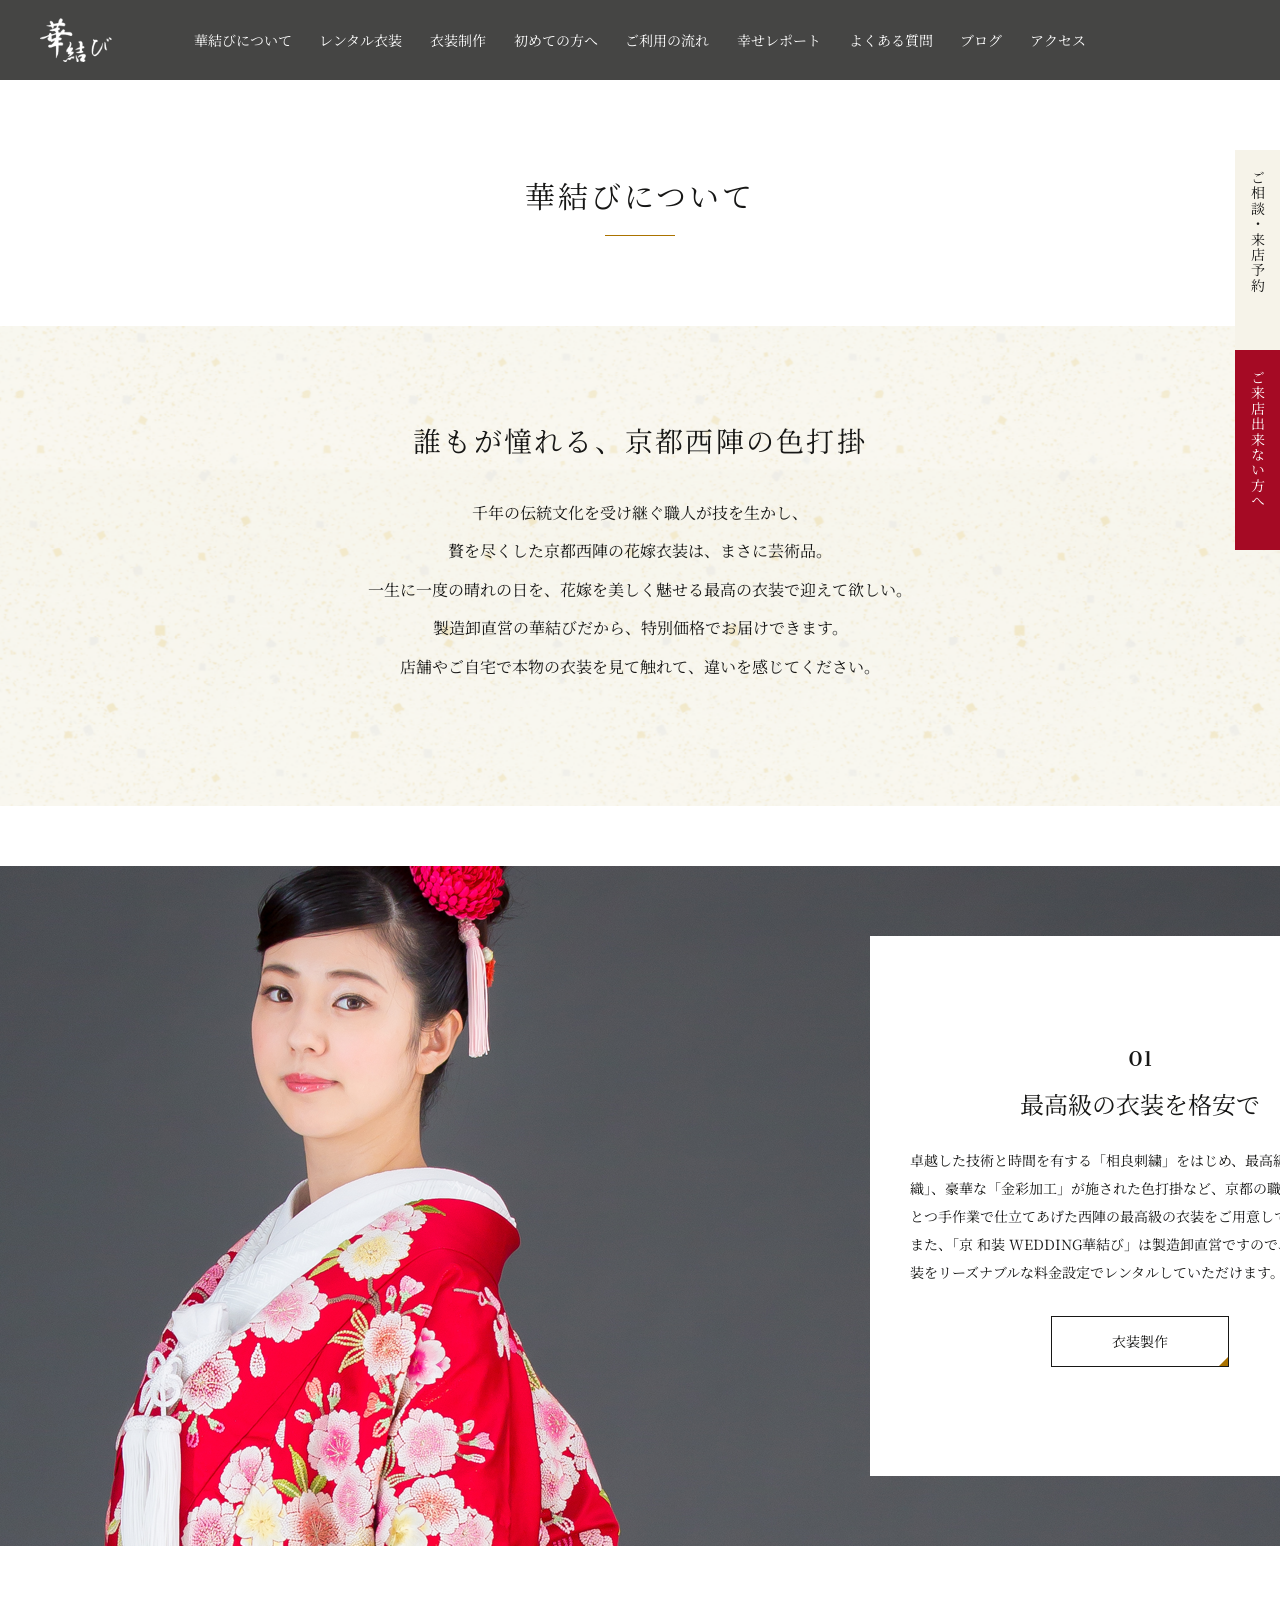
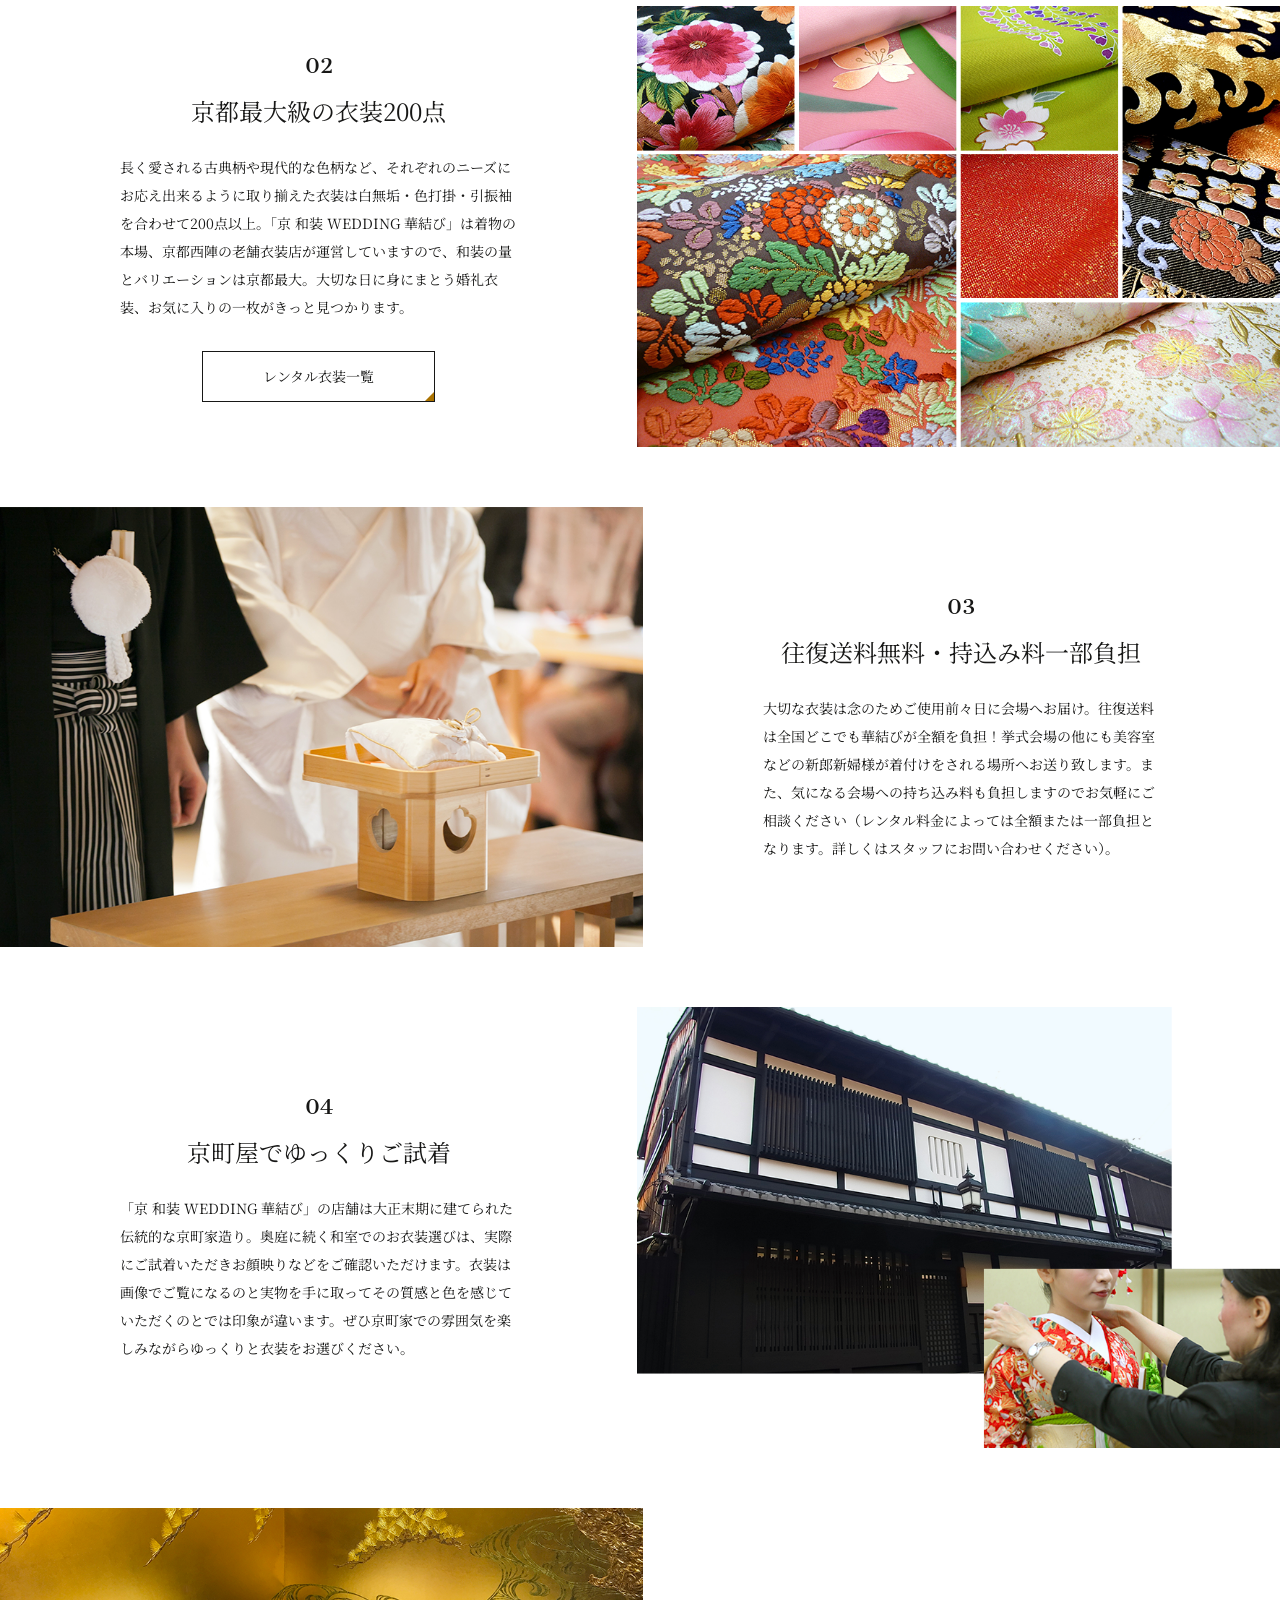
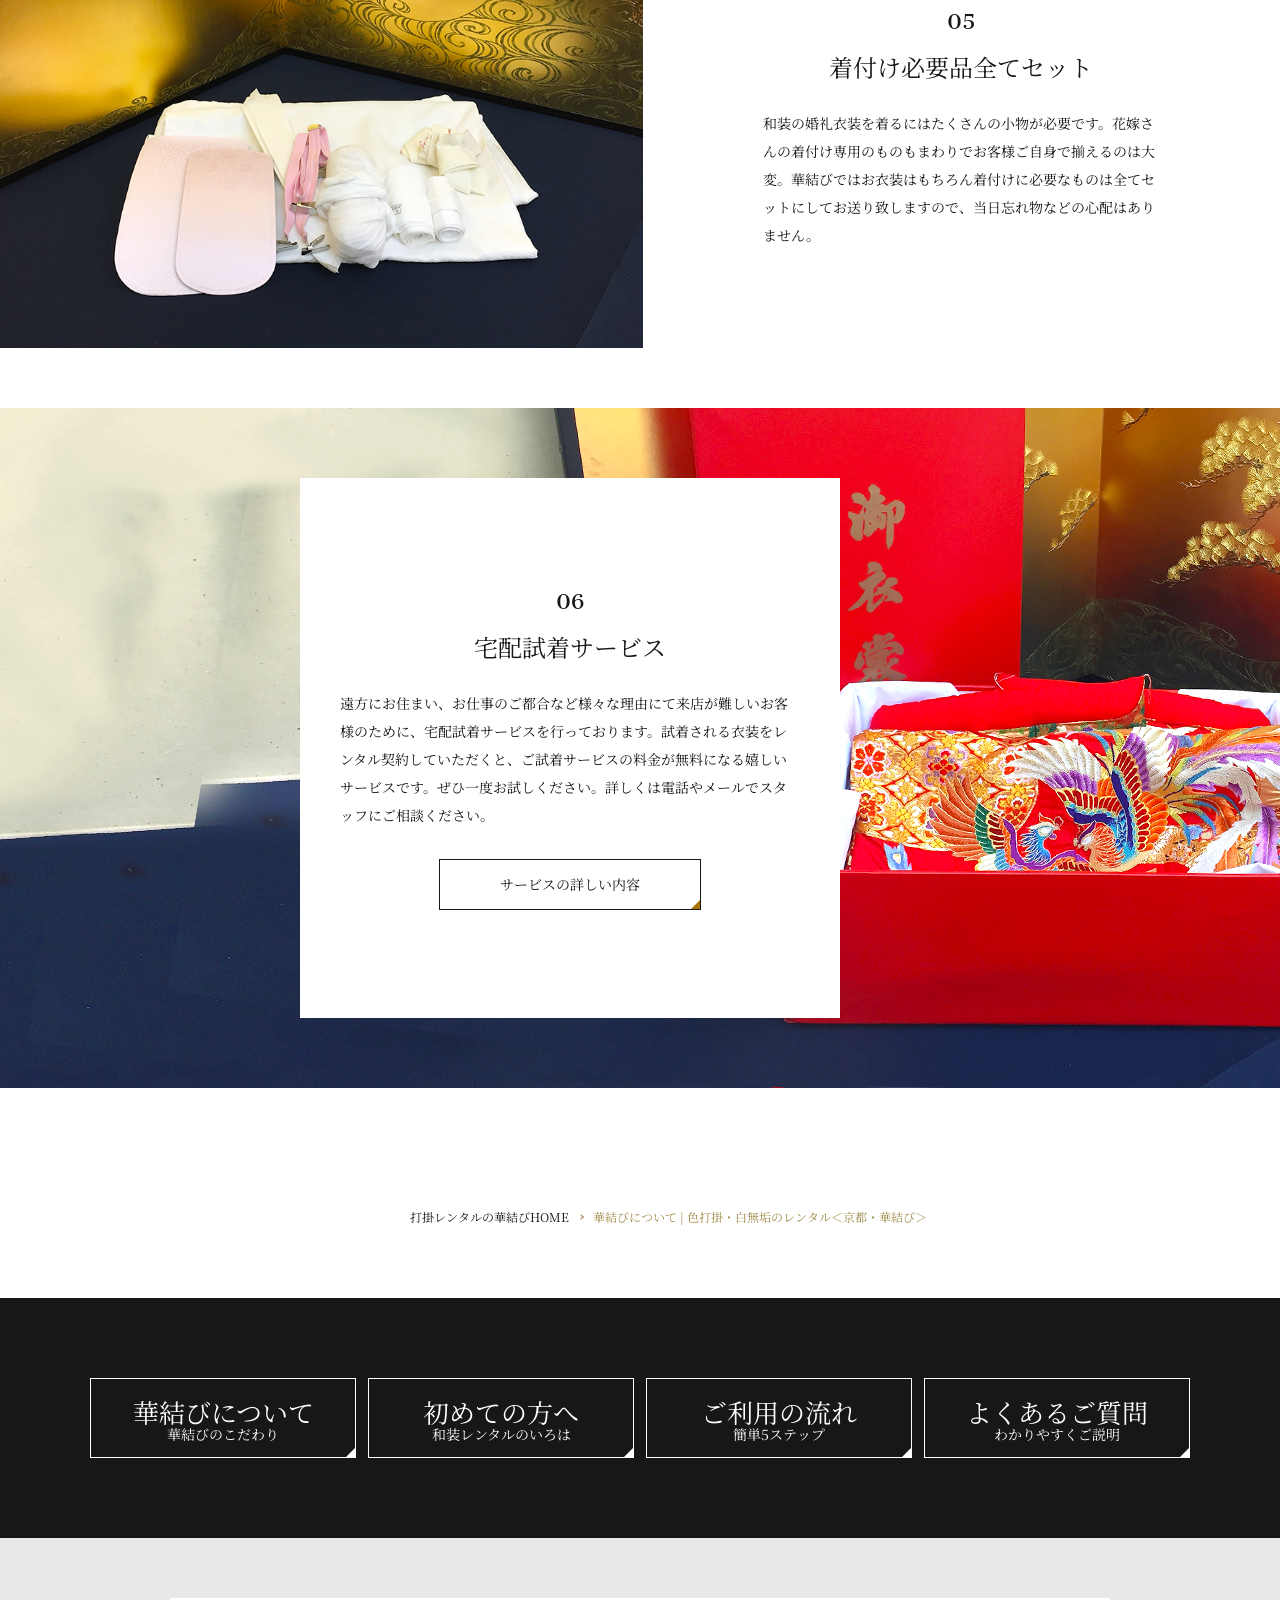
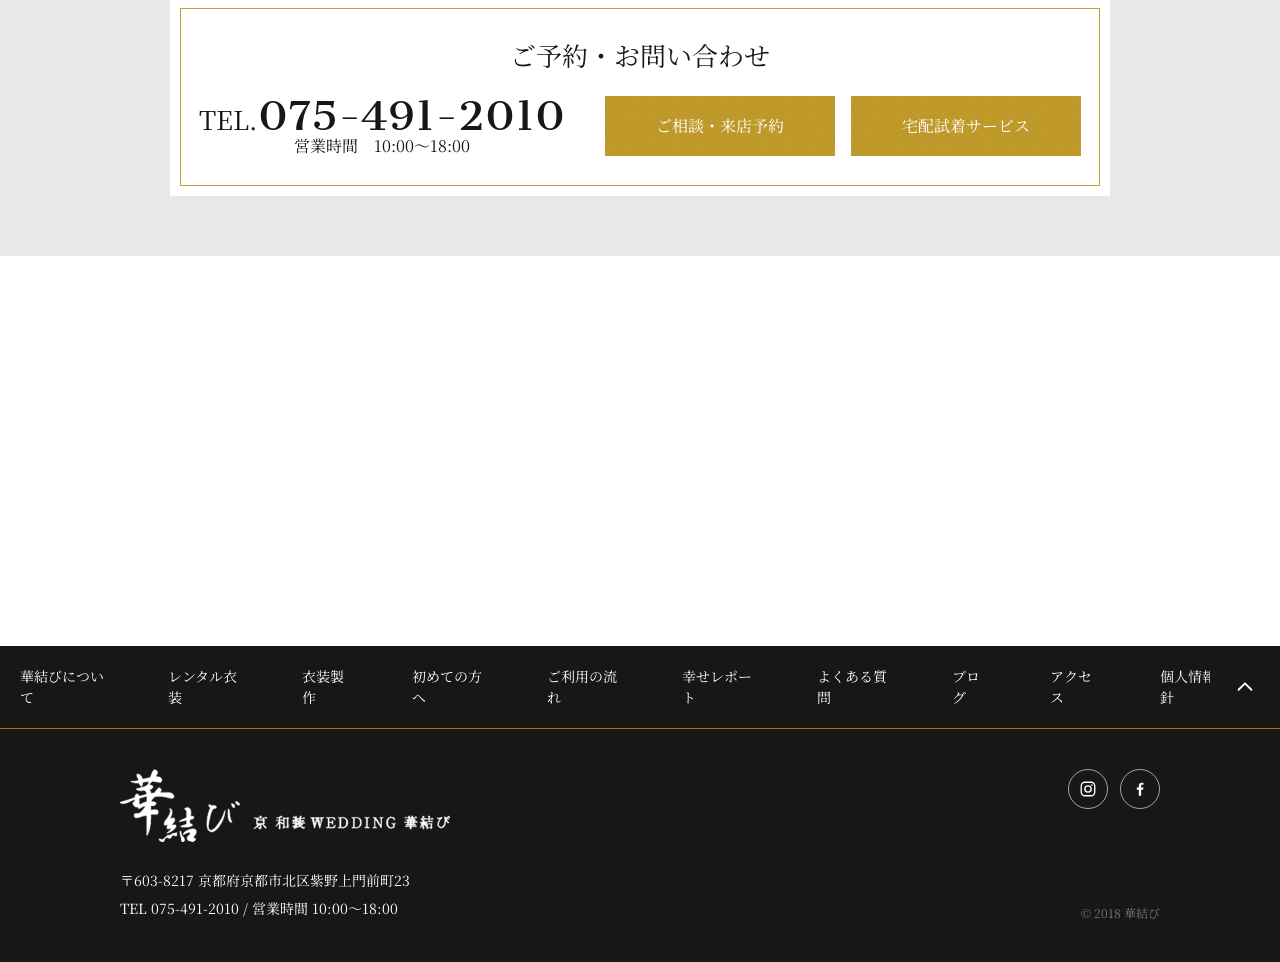
==== pages/about.html @ 70611a01 "feat: 「ご利用の流れ」ページ(pages/flow.html)を作成・完成 STEP1〜5＋末尾の注意事項を p-flow 反復テンプレートで実装。 全5ページの「ご利用の流れ」リンクを flo" ====
<!DOCTYPE html>
<html lang="ja">

<head>
  <meta charset="UTF-8">
  <meta name="viewport" content="width=device-width, initial-scale=1.0">
  <title>華結びについて | 華結び-模写</title>
  <link rel="preconnect" href="https://fonts.googleapis.com">
  <link rel="preconnect" href="https://fonts.gstatic.com" crossorigin>
  <link href="https://fonts.googleapis.com/css2?family=Cantata+One&family=Noto+Serif+JP:wght@400&display=swap" rel="stylesheet">

  <link rel="stylesheet" href="../css/destyle.css">
  <link rel="stylesheet" href="../css/style.css">
</head>

<body>
  <!-- 共通ヘッダー（子ページ用 --page: 最初から上端固定・小ロゴ表示） -->
  <!-- 子ページではロゴは見出しにせず、ページ見出し(h1)は本文側に置く -->
  <header class="l-header l-header--page">
    <div class="l-header__inner">
      <p class="l-header__logo">
        <a href="../index.html">
          <img src="../img/top/logo_nav01.png" alt="華結び">
        </a>
      </p>
      <nav class="l-header__nav">
        <ul class="l-header__list">
          <li class="l-header__item"><a href="about.html">華結びについて</a></li>
          <li class="l-header__item"><a href="rental.html">レンタル衣装</a></li>
          <li class="l-header__item"><a href="production.html">衣装制作</a></li>
          <li class="l-header__item"><a href="first.html">初めての方へ</a></li>
          <li class="l-header__item"><a href="flow.html">ご利用の流れ</a></li>
          <li class="l-header__item"><a href="#">幸せレポート</a></li>
          <li class="l-header__item"><a href="#">よくある質問</a></li>
          <li class="l-header__item"><a href="#">ブログ</a></li>
          <li class="l-header__item"><a href="#">アクセス</a></li>
        </ul>
      </nav>
    </div>
  </header>

  <!-- サイドバー: ビューポート固定。全ページ共通でスクロール中も右端に残す -->
  <div class="p-side">
    <div class="p-side__item p-side__item--contact">
      <div class="p-side__tab">ご相談・来店予約</div>
      <div class="p-side__panel">
        <p class="p-side__lead">お急ぎの方はお電話で</p>
        <p class="p-side__tel">TEL 075-491-2010</p>
        <p class="p-side__hours">受付時間 9:00-18:00</p>
        <a href="#" class="p-side__btn">ご相談・来店予約</a>
      </div>
    </div>
    <div class="p-side__item p-side__item--mail">
      <div class="p-side__tab">ご来店出来ない方へ</div>
      <div class="p-side__panel">
        <p class="p-side__lead">ご遠方に行けなくても大丈夫。<br>ご自宅に試着を郵送します。</p>
        <a href="#" class="p-side__btn">宅配試着サービス</a>
      </div>
    </div>
  </div>

  <main class="l-main">
    <!-- 共通タイトルセクション（ページ見出し＋下線） -->
    <section class="p-page-title">
      <h1 class="p-page-title__text">華結びについて</h1>
      <span class="p-page-title__line"></span>
    </section>

    <!-- section1: イントロ -->
    <section class="p-about-section p-about-intro">
      <h2 class="p-about-intro__catch">誰もが憧れる、京都西陣の色打掛</h2>
      <p class="p-about-intro__text">
        千年の伝統文化を受け継ぐ職人が技を生かし、<br>
        贅を尽くした京都西陣の花嫁衣装は、まさに芸術品。<br>
        一生に一度の晴れの日を、花嫁を美しく魅せる最高の衣装で迎えて欲しい。<br>
        製造卸直営の華結びだから、特別価格でお届けできます。<br>
        店舗やご自宅で本物の衣装を見て触れて、違いを感じてください。
      </p>
    </section>

    <!-- section2: 01 最高級の衣装を格安で -->
    <section class="p-about-section p-about-block p-about-block--01">
      <div class="p-about-block__card">
        <div class="p-about-card">
          <p class="p-about-card__num">01</p>
          <h2 class="p-about-card__title">最高級の衣装を格安で</h2>
          <p class="p-about-card__text">卓越した技術と時間を有する「相良刺繍」をはじめ、最高級織物の「唐織」、豪華な「金彩加工」が施された色打掛など、京都の職人がひとつひとつ手作業で仕立てあげた西陣の最高級の衣装をご用意しております。また、「京 和装 WEDDING華結び」は製造卸直営ですので、高品質の衣装をリーズナブルな料金設定でレンタルしていただけます。</p>
          <a class="p-about-card__btn" href="production.html">衣装製作</a>
        </div>
      </div>
    </section>

    <!-- section3: 02 京都最大級の衣装200点 -->
    <section class="p-about-section p-about-cols">
      <div class="p-about-cols__text">
        <div class="p-about-card">
          <p class="p-about-card__num">02</p>
          <h2 class="p-about-card__title">京都最大級の衣装200点</h2>
          <p class="p-about-card__text">長く愛される古典柄や現代的な色柄など、それぞれのニーズにお応え出来るように取り揃えた衣装は白無垢・色打掛・引振袖を合わせて200点以上。「京 和装 WEDDING 華結び」は着物の本場、京都西陣の老舗衣装店が運営していますので、和装の量とバリエーションは京都最大。大切な日に身にまとう婚礼衣装、お気に入りの一枚がきっと見つかります。</p>
          <a class="p-about-card__btn" href="#">レンタル衣装一覧</a>
        </div>
      </div>
      <div class="p-about-cols__img">
        <img src="../img/about/img_about02.png" alt="">
      </div>
    </section>

    <!-- section4: 03 往復送料無料・持込み料一部負担（section3型の左右反転） -->
    <section class="p-about-section p-about-cols p-about-cols--reverse">
      <div class="p-about-cols__text">
        <div class="p-about-card">
          <p class="p-about-card__num">03</p>
          <h2 class="p-about-card__title">往復送料無料・持込み料一部負担</h2>
          <p class="p-about-card__text">大切な衣装は念のためご使用前々日に会場へお届け。往復送料は全国どこでも華結びが全額を負担！挙式会場の他にも美容室などの新郎新婦様が着付けをされる場所へお送り致します。また、気になる会場への持ち込み料も負担しますのでお気軽にご相談ください（レンタル料金によっては全額または一部負担となります。詳しくはスタッフにお問い合わせください）。</p>
        </div>
      </div>
      <div class="p-about-cols__img">
        <img src="../img/about/img_about03.png" alt="">
      </div>
    </section>

    <!-- section5: 04 京町屋でゆっくりご試着（section3型・反転なし） -->
    <section class="p-about-section p-about-cols">
      <div class="p-about-cols__text">
        <div class="p-about-card">
          <p class="p-about-card__num">04</p>
          <h2 class="p-about-card__title">京町屋でゆっくりご試着</h2>
          <p class="p-about-card__text">「京 和装 WEDDING 華結び」の店舗は大正末期に建てられた伝統的な京町家造り。奥庭に続く和室でのお衣装選びは、実際にご試着いただきお顔映りなどをご確認いただけます。衣装は画像でご覧になるのと実物を手に取ってその質感と色を感じていただくのとでは印象が違います。ぜひ京町家での雰囲気を楽しみながらゆっくりと衣装をお選びください。</p>
        </div>
      </div>
      <div class="p-about-cols__img">
        <img src="../img/about/img_about04.jpg" alt="">
      </div>
    </section>

    <!-- section6: 05 着付け必要品全てセット（section4型・画像左/テキスト右） -->
    <section class="p-about-section p-about-cols p-about-cols--reverse">
      <div class="p-about-cols__text">
        <div class="p-about-card">
          <p class="p-about-card__num">05</p>
          <h2 class="p-about-card__title">着付け必要品全てセット</h2>
          <p class="p-about-card__text">和装の婚礼衣装を着るにはたくさんの小物が必要です。花嫁さんの着付け専用のものもまわりでお客様ご自身で揃えるのは大変。華結びではお衣装はもちろん着付けに必要なものは全てセットにしてお送り致しますので、当日忘れ物などの心配はありません。</p>
        </div>
      </div>
      <div class="p-about-cols__img">
        <img src="../img/about/img_about05.png" alt="">
      </div>
    </section>

    <!-- section7: 06 宅配試着サービス（全幅背景＋座標指定の正方形カード） -->
    <section class="p-about-section p-about-block p-about-block--06">
      <div class="p-about-block__card">
        <div class="p-about-card">
          <p class="p-about-card__num">06</p>
          <h2 class="p-about-card__title">宅配試着サービス</h2>
          <p class="p-about-card__text">遠方にお住まい、お仕事のご都合など様々な理由にて来店が難しいお客様のために、宅配試着サービスを行っております。試着される衣装をレンタル契約していただくと、ご試着サービスの料金が無料になる嬉しいサービスです。ぜひ一度お試しください。詳しくは電話やメールでスタッフにご相談ください。</p>
          <a class="p-about-card__btn" href="#">サービスの詳しい内容</a>
        </div>
      </div>
    </section>

    <!-- ===== ここから各子ページ共通の下部エリア ===== -->
    <!-- 共通パンくず（下部エリアの先頭） -->
    <nav class="l-breadcrumb" aria-label="パンくずリスト">
      <ol class="l-breadcrumb__list">
        <li class="l-breadcrumb__item"><a href="../index.html">打掛レンタルの華結びHOME</a></li>
        <li class="l-breadcrumb__item">華結びについて | 色打掛・白無垢のレンタル＜京都・華結び＞</li>
      </ol>
    </nav>

    <!-- 共通btn-field（子ページは4ボタン・小さめ） -->
    <section class="p-btn-field p-btn-field--page">
      <ul class="p-btn-field__list">
        <li class="p-btn-field__item">
          <a class="p-btn-field__btn" href="about.html">
            <span class="p-btn-field__title">華結びについて</span>
            <span class="p-btn-field__sub">華結びのこだわり</span>
          </a>
        </li>
        <li class="p-btn-field__item">
          <a class="p-btn-field__btn" href="first.html">
            <span class="p-btn-field__title">初めての方へ</span>
            <span class="p-btn-field__sub">和装レンタルのいろは</span>
          </a>
        </li>
        <li class="p-btn-field__item">
          <a class="p-btn-field__btn" href="flow.html">
            <span class="p-btn-field__title">ご利用の流れ</span>
            <span class="p-btn-field__sub">簡単5ステップ</span>
          </a>
        </li>
        <li class="p-btn-field__item">
          <a class="p-btn-field__btn" href="#">
            <span class="p-btn-field__title">よくあるご質問</span>
            <span class="p-btn-field__sub">わかりやすくご説明</span>
          </a>
        </li>
      </ul>
    </section>

    <!-- 共通お問い合わせ（灰帯＋中央白カード） -->
    <section class="p-contact">
      <div class="p-contact__box">
        <h2 class="p-contact__title">ご予約・お問い合わせ</h2>
        <div class="p-contact__row">
          <div class="p-contact__tel-block">
            <p class="p-contact__tel">TEL.<span class="p-contact__tel-num">075-491-2010</span></p>
            <p class="p-contact__hours">営業時間　10:00〜18:00</p>
          </div>
          <ul class="p-contact__btns">
            <li class="p-contact__btns-item">
              <a class="p-contact__btn" href="#">ご相談・来店予約</a>
            </li>
            <li class="p-contact__btns-item">
              <a class="p-contact__btn" href="#">宅配試着サービス</a>
            </li>
          </ul>
        </div>
      </div>
    </section>

    <!-- 共通Googleマップ（トップと同一） -->
    <section class="p-map">
      <iframe
        class="p-map__frame"
        src="https://maps.google.com/maps?q=%E4%B8%8A%E8%B3%80%E8%8C%82%E7%A5%9E%E7%A4%BE&output=embed"
        title="アクセスマップ"
        loading="lazy"
        allowfullscreen></iframe>
    </section>
  </main>

  <footer class="l-footer">
    <nav class="l-footer__nav">
      <a class="l-footer__pagetop" href="#" aria-label="ページトップへ戻る">
        <svg viewBox="0 0 24 24" width="22" height="22" fill="none" stroke="currentColor" stroke-width="2" aria-hidden="true">
          <path d="M5 15l7-7 7 7" stroke-linecap="round" stroke-linejoin="round" />
        </svg>
      </a>
      <ul class="l-footer__list">
        <li class="l-footer__item"><a href="about.html">華結びについて</a></li>
        <li class="l-footer__item"><a href="rental.html">レンタル衣装</a></li>
        <li class="l-footer__item"><a href="production.html">衣装製作</a></li>
        <li class="l-footer__item"><a href="first.html">初めての方へ</a></li>
        <li class="l-footer__item"><a href="flow.html">ご利用の流れ</a></li>
        <li class="l-footer__item"><a href="#">幸せレポート</a></li>
        <li class="l-footer__item"><a href="#">よくある質問</a></li>
        <li class="l-footer__item"><a href="#">ブログ</a></li>
        <li class="l-footer__item"><a href="#">アクセス</a></li>
        <li class="l-footer__item"><a href="#">個人情報保護方針</a></li>
      </ul>
    </nav>

    <div class="l-footer__body">
      <div class="l-footer__info">
        <p class="l-footer__logo">
          <img src="../img/top/logo02.png" alt="京 和装 WEDDING 華結び">
        </p>
        <address class="l-footer__address">
          〒603-8217 京都府京都市北区紫野上門前町23<br>
          TEL 075-491-2010 / 営業時間 10:00〜18:00
        </address>
      </div>

      <div class="l-footer__side">
        <ul class="l-footer__sns">
          <li class="l-footer__sns-item">
            <a class="l-footer__sns-link" href="#" aria-label="Instagram">
              <svg viewBox="0 0 24 24" width="18" height="18" fill="none" stroke="currentColor" stroke-width="1.8" aria-hidden="true">
                <rect x="3" y="3" width="18" height="18" rx="5" />
                <circle cx="12" cy="12" r="4.2" />
                <circle cx="17.2" cy="6.8" r="1.1" fill="currentColor" stroke="none" />
              </svg>
            </a>
          </li>
          <li class="l-footer__sns-item">
            <a class="l-footer__sns-link" href="#" aria-label="Facebook">
              <svg viewBox="0 0 24 24" width="18" height="18" fill="currentColor" aria-hidden="true">
                <path d="M13.5 21v-8h2.7l.4-3.1h-3.1V7.9c0-.9.25-1.5 1.5-1.5h1.6V3.6c-.3 0-1.2-.1-2.3-.1-2.3 0-3.9 1.4-3.9 4v2.4H7.7V13h2.7v8h3.1z" />
              </svg>
            </a>
          </li>
        </ul>
        <p class="l-footer__copy">© 2018 華結び</p>
      </div>
    </div>
  </footer>

  <script src="../js/main.js"></script>
</body>

</html>
---- css/destyle.css ----
/*! destyle.css v4.0.1 | MIT License | https://github.com/nicolas-cusan/destyle.css */

/* Reset box-model and set borders */
/* ============================================ */

*,
::before,
::after {
  box-sizing: border-box;
  border-style: solid;
  border-width: 0;
  min-width: 0;
}

/* Document */
/* ============================================ */

/**
 * 1. Correct the line height in all browsers.
 * 2. Prevent adjustments of font size after orientation changes in iOS.
 * 3. Remove gray overlay on links for iOS.
 */

html {
  line-height: 1.15; /* 1 */
  -webkit-text-size-adjust: 100%; /* 2 */
  -webkit-tap-highlight-color: transparent; /* 3*/
}

/* Sections */
/* ============================================ */

/**
 * Remove the margin in all browsers.
 */

body {
  margin: 0;
}

/**
 * Render the `main` element consistently in IE.
 */

main {
  display: block;
}

/* Vertical rhythm */
/* ============================================ */

p,
table,
blockquote,
address,
pre,
iframe,
form,
figure,
dl {
  margin: 0;
}

/* Headings */
/* ============================================ */

h1,
h2,
h3,
h4,
h5,
h6 {
  font-size: inherit;
  font-weight: inherit;
  margin: 0;
}

/* Lists (enumeration) */
/* ============================================ */

ul,
ol {
  margin: 0;
  padding: 0;
  list-style: none;
}

/* Lists (definition) */
/* ============================================ */

dt {
  font-weight: bold;
}

dd {
  margin-left: 0;
}

/* Grouping content */
/* ============================================ */

/**
 * 1. Add the correct box sizing in Firefox.
 * 2. Show the overflow in Edge and IE.
 */

hr {
  box-sizing: content-box; /* 1 */
  height: 0; /* 1 */
  overflow: visible; /* 2 */
  border-top-width: 1px;
  margin: 0;
  clear: both;
  color: inherit;
}

/**
 * 1. Correct the inheritance and scaling of font size in all browsers.
 * 2. Correct the odd `em` font sizing in all browsers.
 */

pre {
  font-family: monospace, monospace; /* 1 */
  font-size: inherit; /* 2 */
}

address {
  font-style: inherit;
}

/* Text-level semantics */
/* ============================================ */

/**
 * Remove the gray background on active links in IE 10.
 */

a {
  background-color: transparent;
  text-decoration: none;
  color: inherit;
}

/**
 * 1. Remove the bottom border in Chrome 57-
 * 2. Add the correct text decoration in Chrome, Edge, IE, Opera, and Safari.
 */

abbr[title] {
  text-decoration: underline dotted; /* 2 */
}

/**
 * Add the correct font weight in Chrome, Edge, and Safari.
 */

b,
strong {
  font-weight: bolder;
}

/**
 * 1. Correct the inheritance and scaling of font size in all browsers.
 * 2. Correct the odd `em` font sizing in all browsers.
 */

code,
kbd,
samp {
  font-family: monospace, monospace; /* 1 */
  font-size: inherit; /* 2 */
}

/**
 * Add the correct font size in all browsers.
 */

small {
  font-size: 80%;
}

/**
 * Prevent `sub` and `sup` elements from affecting the line height in
 * all browsers.
 */

sub,
sup {
  font-size: 75%;
  line-height: 0;
  position: relative;
  vertical-align: baseline;
}

sub {
  bottom: -0.25em;
}

sup {
  top: -0.5em;
}

/* Replaced content */
/* ============================================ */

/**
 * Prevent vertical alignment issues.
 */

svg,
img,
embed,
object,
iframe {
  vertical-align: bottom;
}

/* Forms */
/* ============================================ */

/**
 * Reset form fields to make them styleable.
 * 1. Make form elements stylable across systems iOS especially.
 * 2. Inherit text-transform from parent.
 */

button,
input,
optgroup,
select,
textarea {
  -webkit-appearance: none; /* 1 */
  appearance: none;
  vertical-align: middle;
  color: inherit;
  font: inherit;
  background: transparent;
  padding: 0;
  margin: 0;
  border-radius: 0;
  text-align: inherit;
  text-transform: inherit; /* 2 */
}

/**
 * Correct cursors for clickable elements.
 */

button,
[type="button"],
[type="reset"],
[type="submit"] {
  cursor: pointer;
}

button:disabled,
[type="button"]:disabled,
[type="reset"]:disabled,
[type="submit"]:disabled {
  cursor: default;
}

/**
 * Improve outlines for Firefox and unify style with input elements & buttons.
 */

:-moz-focusring {
  outline: auto;
}

select:disabled {
  opacity: inherit;
}

/**
 * Remove padding
 */

option {
  padding: 0;
}

/**
 * Reset to invisible
 */

fieldset {
  margin: 0;
  padding: 0;
  min-width: 0;
}

legend {
  padding: 0;
}

/**
 * Add the correct vertical alignment in Chrome, Firefox, and Opera.
 */

progress {
  vertical-align: baseline;
}

/**
 * Remove the default vertical scrollbar in IE 10+.
 */

textarea {
  overflow: auto;
}

/**
 * Correct the cursor style of increment and decrement buttons in Chrome.
 */

[type="number"]::-webkit-inner-spin-button,
[type="number"]::-webkit-outer-spin-button {
  height: auto;
}

/**
 * Correct the outline style in Safari.
 */

[type="search"] {
  outline-offset: -2px; /* 1 */
}

/**
 * Remove the inner padding in Chrome and Safari on macOS.
 */

[type="search"]::-webkit-search-decoration {
  -webkit-appearance: none;
}

/**
 * 1. Correct the inability to style clickable types in iOS and Safari.
 * 2. Fix font inheritance.
 */

::-webkit-file-upload-button {
  -webkit-appearance: button; /* 1 */
  font: inherit; /* 2 */
}

/**
 * Fix appearance for Firefox
 */
[type="number"] {
  -moz-appearance: textfield;
}

/**
 * Clickable labels
 */

label[for] {
  cursor: pointer;
}

/* Interactive */
/* ============================================ */

/*
 * Add the correct display in Edge, IE 10+, and Firefox.
 */

details {
  display: block;
}

/*
 * Add the correct display in all browsers.
 */

summary {
  display: list-item;
}

/*
 * Remove outline for editable content.
 */

[contenteditable]:focus {
  outline: auto;
}

/* Tables */
/* ============================================ */

/**
1. Correct table border color inheritance in all Chrome and Safari.
*/

table {
  border-color: inherit; /* 1 */
  border-collapse: collapse;
}

caption {
  text-align: left;
}

td,
th {
  vertical-align: top;
  padding: 0;
}

th {
  text-align: left;
  font-weight: bold;
}
---- css/style.css ----
@charset "UTF-8";
html {
  font-size: 62.5%;
  scroll-behavior: smooth;
}

body {
  color: #171716;
  background-color: #ffffff;
  font-family: "Noto Serif JP", serif;
  font-weight: 400;
  font-size: 1.6rem;
  line-height: 1.5;
}

img {
  max-width: 100%;
  height: auto;
}

.l-header {
  position: absolute;
  left: 0;
  bottom: 0;
  width: 100%;
  height: 8rem;
  z-index: 30;
  background-color: rgba(23, 23, 22, 0.8);
  color: #ffffff;
}
.l-header__inner {
  display: flex;
  align-items: center;
  justify-content: space-between;
  height: 100%;
  padding: 0 4rem;
}
.l-header__inner::after {
  content: "";
  width: 14rem;
}
.l-header__logo {
  width: 14rem;
  line-height: 0;
}
.l-header__logo img {
  height: 4.4rem;
  width: auto;
}
.l-header__logo-lg {
  position: absolute;
  left: 21.6rem;
  bottom: 6rem;
  width: 21rem;
  line-height: 0;
}
.l-header__logo-lg img {
  width: 100%;
}
.l-header:not(.is-fixed):not(.l-header--page) .l-header__logo {
  visibility: hidden;
}
.l-header.is-fixed {
  position: fixed;
  top: 0;
  bottom: auto;
}
.l-header--page {
  position: fixed;
  top: 0;
  bottom: auto;
}
.l-header.is-fixed .l-header__logo-lg {
  display: none;
}
.l-header__nav {
  flex: 1;
}
.l-header__list {
  display: flex;
  align-items: center;
  justify-content: space-around;
}
.l-header__item {
  font-size: 1.4rem;
}
.l-header__item a {
  color: #ffffff;
}

.l-info {
  position: absolute;
  top: 0.8rem;
  left: 4rem;
  z-index: 30;
  max-width: 60rem;
  color: #ffffff;
}
.l-info__text {
  font-size: 1.4rem;
  line-height: 1;
  letter-spacing: 0;
}

.l-main {
  padding-top: 8rem;
}

.l-breadcrumb {
  max-width: 168rem;
  margin-inline: auto;
  margin-block: 6rem;
  padding: 6rem 0 1.2rem 41rem;
  color: #9e8846;
  font-size: 1.2rem;
}
.l-breadcrumb__list {
  display: flex;
  flex-wrap: wrap;
  align-items: center;
}
.l-breadcrumb__item {
  display: flex;
  align-items: center;
}
.l-breadcrumb__item:not(:first-child)::before {
  content: "";
  width: 0.4rem;
  height: 0.4rem;
  margin: 0 1rem;
  border-top: 1px solid currentColor;
  border-right: 1px solid currentColor;
  transform: rotate(45deg);
}
.l-breadcrumb__item a {
  color: #171716;
}

.l-footer {
  position: relative;
  background-color: #171716;
  color: #ffffff;
}
.l-footer__pagetop {
  position: absolute;
  top: 50%;
  right: 0;
  transform: translateY(-50%);
  z-index: 1;
  display: flex;
  align-items: center;
  justify-content: center;
  width: 7rem;
  height: 7rem;
  background-color: #171716;
  color: #ffffff;
}
.l-footer__pagetop.is-fixed {
  position: fixed;
  top: auto;
  right: 0;
  bottom: 2.3rem;
  transform: none;
  z-index: 90;
}
.l-footer__nav {
  position: relative;
  display: flex;
  align-items: center;
  min-height: 8rem;
  border-bottom: 1px solid #ab7300;
}
.l-footer__list {
  display: flex;
  justify-content: center;
  gap: 6rem;
  width: 100%;
  padding: 2rem;
  font-size: 1.4rem;
}
.l-footer__body {
  display: flex;
  justify-content: space-between;
  width: 104rem;
  margin: 0 auto;
  padding: 4rem 0;
}
.l-footer__logo img {
  width: 33rem;
}
.l-footer__address {
  margin-top: 2.4rem;
  font-size: 1.4rem;
  line-height: 2;
}
.l-footer__side {
  display: flex;
  flex-direction: column;
  align-items: flex-end;
  justify-content: space-between;
}
.l-footer__sns {
  display: flex;
  gap: 1.2rem;
}
.l-footer__sns-link {
  display: flex;
  align-items: center;
  justify-content: center;
  width: 4rem;
  height: 4rem;
  border: 1px solid rgba(255, 255, 255, 0.6);
  border-radius: 50%;
  color: #ffffff;
}
.l-footer__copy {
  color: #797979;
  font-size: 1.2rem;
}

.p-mv {
  position: relative;
  height: 100vh;
}
.p-mv__slider {
  position: absolute;
  inset: 0;
}
.p-mv__slide {
  position: absolute;
  inset: 0;
  width: 100%;
  height: 100%;
  -o-object-fit: cover;
     object-fit: cover;
  opacity: 0;
  transition: opacity 1s ease;
}
.p-mv__slide.is-active {
  opacity: 1;
}

.p-side {
  position: fixed;
  top: 15rem;
  right: 0;
  z-index: 40;
  overflow: hidden;
}
.p-side__item {
  display: flex;
  align-items: stretch;
  height: 20rem;
  transform: translateX(24rem);
  transition: transform 0.3s ease;
}
.p-side__item:hover {
  transform: translateX(0);
}
.p-side__tab {
  display: flex;
  align-items: center;
  writing-mode: vertical-rl;
  padding: 2rem 1.2rem;
  font-size: 1.4rem;
  letter-spacing: 0.1em;
  cursor: pointer;
}
.p-side__panel {
  display: flex;
  flex-direction: column;
  justify-content: center;
  width: 24rem;
  padding: 2.4rem 2rem;
  text-align: center;
}
.p-side__item--contact .p-side__tab, .p-side__item--contact .p-side__panel {
  background-color: #f6f3e9;
  color: #171716;
}
.p-side__item--mail .p-side__tab, .p-side__item--mail .p-side__panel {
  background-color: #a50a24;
  color: #ffffff;
}
.p-side__lead {
  font-size: 1.4rem;
  line-height: 1.8;
}
.p-side__tel {
  margin-top: 0.8rem;
  font-family: "Cantata One", serif;
  font-size: 2.2rem;
}
.p-side__hours {
  font-size: 1.2rem;
}
.p-side__btn {
  display: inline-block;
  margin-top: 1.6rem;
  padding: 1rem 2rem;
  background-color: #ab7300;
  background-image: url("../img/top/bg_btn01.png");
  background-size: cover;
  background-position: center;
  color: #ffffff;
  font-size: 1.4rem;
}

.p-page-title {
  padding-top: 10rem;
  padding-bottom: 9rem;
  text-align: center;
}
.p-page-title__text {
  font-size: 3rem;
  line-height: 1;
  letter-spacing: 0.1em;
}
.p-page-title__line {
  display: block;
  width: 7rem;
  height: 1px;
  margin: 2.5rem auto 0;
  background-color: #ab7300;
}

.p-about-section {
  max-width: 168rem;
  margin-inline: auto;
}

.p-about-section + .p-about-section {
  margin-top: 6rem;
}

.p-about-intro {
  padding: 10rem 12rem 12rem;
  background-image: url("../img/about/bg_intro01_pc.png");
  background-size: cover;
  background-position: center;
  text-align: center;
}
.p-about-intro__catch {
  font-size: 2.8rem;
  line-height: 1;
  letter-spacing: 0.08em;
}
.p-about-intro__text {
  margin-top: 4rem;
  font-size: 1.6rem;
  line-height: 2.4;
}

.p-about-card {
  text-align: center;
}
.p-about-card__num {
  font-family: "Cantata One", serif;
  font-size: 2rem;
}
.p-about-card__title {
  margin-top: 1.2rem;
  font-size: 2.4rem;
}
.p-about-card__text {
  margin-top: 2.4rem;
  font-size: 1.4rem;
  line-height: 2;
  text-align: left;
}
.p-about-card__btn {
  position: relative;
  display: inline-block;
  margin-top: 3rem;
  padding: 1.4rem 6rem;
  border: 1px solid #171716;
  font-size: 1.4rem;
}
.p-about-card__btn::after {
  content: "";
  position: absolute;
  right: 0;
  bottom: 0;
  border-style: solid;
  border-width: 0 0 0.9rem 0.9rem;
  border-color: transparent transparent #ab7300 transparent;
}

.p-about-block {
  position: relative;
  min-height: 68rem;
  background-size: cover;
  background-position: center;
}
.p-about-block__card {
  position: absolute;
  top: 7rem;
  width: 54rem;
  min-height: 54rem;
  padding: 4rem;
  display: flex;
  flex-direction: column;
  justify-content: center;
  background-color: #ffffff;
}
.p-about-block--01 {
  background-image: url("../img/about/bg_about01.png");
}
.p-about-block--01 .p-about-block__card {
  left: 87rem;
}
.p-about-block--06 {
  background-image: url("../img/about/bg_about06.png");
}
.p-about-block--06 .p-about-block__card {
  left: 30rem;
}

.p-about-cols {
  display: flex;
  align-items: center;
}
.p-about-cols__text {
  width: 79rem;
  padding-inline: 12rem;
}
.p-about-cols__img {
  width: 89rem;
}
.p-about-cols__img img {
  display: block;
  width: 100%;
}
.p-about-cols--reverse {
  flex-direction: row-reverse;
}

.p-price {
  position: absolute;
  right: 0;
  bottom: 8rem;
  z-index: 10;
  width: 40rem;
  padding-top: 1.8rem;
  border: 1px solid #171716;
  background-image: url("../img/top/bg_limited01.jpg");
  background-size: cover;
  background-position: center;
  background-color: #e3e0ce;
  color: #171716;
  text-align: center;
}
.p-price__label {
  position: absolute;
  top: 0;
  left: 0;
  display: flex;
  align-items: center;
  justify-content: center;
  width: 8rem;
  height: 1.8rem;
  background-color: #ab7300;
  color: #ffffff;
  font-size: 1.4rem;
  line-height: 1;
  letter-spacing: 0.1em;
}
.p-price__lead {
  margin-top: 1.2rem;
  font-size: 1.3rem;
}
.p-price__main {
  padding-bottom: 1.2rem;
  font-family: "Cantata One", serif;
  font-size: 3.6rem;
  line-height: 1.2;
}
.p-price__cols {
  display: flex;
  border-top: 1px solid #171716;
  color: #171716;
}
.p-price__col {
  flex: 1;
  padding: 1rem 0.5rem;
}
.p-price__col + .p-price__col {
  border-left: 1px solid #171716;
}
.p-price__col-label {
  font-size: 1.1rem;
  letter-spacing: 0.05em;
}
.p-price__col-value {
  margin-top: 0.4rem;
  font-family: "Cantata One", serif;
  font-size: 1.4rem;
}

.p-intro {
  padding-top: 13.4rem;
  padding-bottom: 8.8rem;
  background-image: url("../img/top/bg_intro02.png");
  background-size: cover;
  background-position: center;
  background-repeat: no-repeat;
  text-align: center;
}
.p-intro__logo {
  line-height: 0;
}
.p-intro__logo img {
  width: 12rem;
}
.p-intro__title {
  margin-top: 10.6rem;
  font-size: 3.6rem;
  line-height: 1;
}
.p-intro__text {
  margin-top: 4.4rem;
  font-size: 1.6rem;
  line-height: 4rem;
}

.p-rental {
  padding: 8rem 0 12rem;
  background-image: url("../img/top/bg_rental02.jpg");
  background-size: cover;
  background-position: center;
  background-repeat: no-repeat;
}
.p-rental__bands {
  display: flex;
  flex-direction: column;
  gap: 1.2rem;
  width: 168rem;
  max-width: 100%;
  margin-inline: auto;
}
.p-rental__band {
  position: relative;
}
.p-rental__band-inner {
  display: block;
  position: relative;
}
.p-rental__band-img {
  display: block;
  width: 100%;
}
.p-rental__card {
  position: absolute;
  top: 10rem;
  right: 41rem;
  display: flex;
  flex-direction: column;
  justify-content: center;
  align-items: center;
  width: 28rem;
  height: 38rem;
  background-color: #ffffff;
  text-align: center;
}
.p-rental__card::before {
  content: "";
  position: absolute;
  inset: 1rem;
  border: 1px solid #ab7300;
  pointer-events: none;
}
.p-rental__band--left .p-rental__card {
  right: auto;
  left: 41rem;
}
.p-rental__en {
  font-size: 1.6rem;
  line-height: 2.1rem;
  color: #797979;
}
.p-rental__title {
  margin-top: 0.8rem;
  font-size: 4.2rem;
  line-height: 5.5rem;
}
.p-rental__more {
  margin-top: 1.6rem;
  font-size: 1.4rem;
  line-height: 1.8rem;
}
.p-rental__more::after {
  content: "";
  display: inline-block;
  width: 0.6rem;
  height: 0.6rem;
  margin-left: 0.8rem;
  border-top: 1px solid #ab7300;
  border-right: 1px solid #ab7300;
  transform: rotate(45deg);
  vertical-align: middle;
}
.p-rental__card::after {
  content: "";
  position: absolute;
  right: 1rem;
  bottom: 1rem;
  border-style: solid;
  border-width: 0 0 1.2rem 1.2rem;
  border-color: transparent transparent #a50a24 transparent;
}
.p-rental__subs {
  display: flex;
  justify-content: center;
  gap: 4rem;
  margin: 6rem auto 0;
}
.p-rental__sub {
  flex-shrink: 0;
  width: 36rem;
}
.p-rental__sub-inner {
  display: block;
  position: relative;
}
.p-rental__sub-img {
  display: block;
  width: 100%;
}
.p-rental__sub-label {
  position: absolute;
  top: 0;
  right: 5.4rem;
  width: 10rem;
  height: 23rem;
  background-color: #ffffff;
}
.p-rental__sub-text {
  position: absolute;
  top: 3rem;
  left: 50%;
  transform: translateX(-50%);
  writing-mode: vertical-rl;
  font-size: 3rem;
  line-height: 3.9rem;
}
.p-rental__sub-label::before {
  content: "";
  position: absolute;
  bottom: 4rem;
  left: 50%;
  width: 0.6rem;
  height: 0.6rem;
  border-top: 1px solid #ab7300;
  border-right: 1px solid #ab7300;
  transform: translateX(-50%) rotate(45deg);
}
.p-rental__sub-label::after {
  content: "";
  position: absolute;
  bottom: 2.4rem;
  left: 50%;
  width: 3rem;
  transform: translateX(-50%);
  border-top: 1px solid #ab7300;
}

.rental-page {
  background-color: #f1f4f7;
}

.p-costume + .p-costume {
  margin-top: 5rem;
}
.p-costume__inner {
  position: relative;
  width: 168rem;
  max-width: 100%;
  margin-inline: auto;
}
.p-costume__img {
  display: block;
  width: 100%;
}
.p-costume__box {
  position: absolute;
  top: 7.5rem;
  left: 100rem;
  width: 57rem;
  min-height: 53rem;
  padding: 1rem;
  display: flex;
  flex-direction: column;
  justify-content: center;
  align-items: center;
  text-align: center;
  background-color: #ffffff;
}
.p-costume--reverse .p-costume__box {
  left: 11rem;
}
.p-costume__box::before {
  content: "";
  position: absolute;
  inset: 1rem;
  border: 1px solid #ab7300;
  pointer-events: none;
}
.p-costume__title {
  font-size: 4.2rem;
  line-height: 5.6rem;
}
.p-costume__text {
  width: 41rem;
  margin-top: 3rem;
  font-size: 1.8rem;
  line-height: 3.6rem;
  text-align: left;
}
.p-costume__more {
  position: relative;
  display: inline-block;
  margin-top: 2.4rem;
  font-size: 1.4rem;
  line-height: 1.8rem;
}
.p-costume__more::before {
  content: "";
  position: absolute;
  left: 0;
  bottom: -0.4rem;
  width: 100%;
  height: 1px;
  background-color: #ab7300;
  transform-origin: center;
  transition: transform 0.3s ease;
}
.p-costume__more:hover::before {
  transform: scaleX(0);
}
.p-costume__more::after {
  content: "";
  display: inline-block;
  width: 0.6rem;
  height: 0.6rem;
  margin-left: 0.8rem;
  border-top: 1px solid #ab7300;
  border-right: 1px solid #ab7300;
  transform: rotate(45deg);
  vertical-align: middle;
}

.p-costume-cols {
  display: flex;
  align-items: stretch;
  width: 110rem;
  max-width: 100%;
  margin-inline: auto;
}
.p-costume + .p-costume-cols {
  margin-top: 18rem;
}
.p-costume-cols--reverse {
  flex-direction: row-reverse;
}
.p-costume-cols__img {
  width: 55rem;
}
.p-costume-cols__img img {
  display: block;
  width: 100%;
}
.p-costume-cols__box {
  position: relative;
  width: 55rem;
  padding: 1rem;
  display: flex;
  flex-direction: column;
  justify-content: center;
  align-items: center;
  text-align: center;
  background-color: #ffffff;
}
.p-costume-cols__box::before {
  content: "";
  position: absolute;
  inset: 1rem;
  border: 1px solid #ab7300;
  pointer-events: none;
}
.p-costume-cols__title {
  font-size: 4.2rem;
  line-height: 5.6rem;
}
.p-costume-cols__text {
  width: 41rem;
  margin-top: 3rem;
  font-size: 1.8rem;
  line-height: 3.6rem;
  text-align: left;
}
.p-costume-cols__more {
  position: relative;
  display: inline-block;
  margin-top: 2.4rem;
  font-size: 1.4rem;
  line-height: 1.8rem;
}
.p-costume-cols__more::before {
  content: "";
  position: absolute;
  left: 0;
  bottom: -0.4rem;
  width: 100%;
  height: 1px;
  background-color: #ab7300;
  transform-origin: center;
  transition: transform 0.3s ease;
}
.p-costume-cols__more:hover::before {
  transform: scaleX(0);
}
.p-costume-cols__more::after {
  content: "";
  display: inline-block;
  width: 0.6rem;
  height: 0.6rem;
  margin-left: 0.8rem;
  border-top: 1px solid #ab7300;
  border-right: 1px solid #ab7300;
  transform: rotate(45deg);
  vertical-align: middle;
}

.p-costume-cols + .l-breadcrumb {
  margin-top: 2rem;
  padding-top: 0;
}

.p-production-nav {
  padding-block: 10rem;
}
.p-production-nav__list {
  display: flex;
  justify-content: center;
  gap: 4rem;
}
.p-production-nav__btn {
  position: relative;
  display: flex;
  justify-content: center;
  align-items: center;
  width: 30rem;
  padding-block: 2rem;
  border: 1px solid #171716;
  font-size: 1.6rem;
  line-height: 1.8rem;
}
.p-production-nav__btn::after {
  content: "";
  position: absolute;
  top: 50%;
  right: 2rem;
  width: 0.7rem;
  height: 0.7rem;
  border-bottom: 1px solid #171716;
  border-right: 1px solid #171716;
  transform: translateY(-70%) rotate(45deg);
}

.p-production-lead {
  scroll-margin-top: calc(8rem + 2rem);
}
.p-production-step + .p-production-lead {
  margin-top: 12rem;
}
.p-production-lead__inner {
  width: 110rem;
  max-width: 100%;
  margin-inline: auto;
  border-top: 1px solid #171716;
  padding-top: 6rem;
  text-align: center;
}
.p-production-lead__title {
  font-size: 3.6rem;
  line-height: 3.6rem;
}
.p-production-lead__lead {
  margin-top: 4rem;
  font-size: 1.6rem;
  line-height: 4rem;
}

.p-production-step {
  width: 110rem;
  max-width: 100%;
  margin-inline: auto;
  margin-top: 5rem;
}
.p-production-step__head {
  position: relative;
  padding: 1.4rem 0;
  background-color: #f1f4f7;
  text-align: center;
}
.p-production-step__num {
  position: absolute;
  left: 2.4rem;
  top: 50%;
  transform: translateY(-50%);
  font-size: 2rem;
}
.p-production-step__title {
  font-size: 2.4rem;
  line-height: 1.4;
}
.p-production-step__text {
  margin-top: 2.4rem;
  font-size: 1.6rem;
  line-height: 3.2rem;
}
.p-production-step__photos {
  margin-top: 2.4rem;
}
.p-production-step__img {
  display: block;
  width: 100%;
}

.p-production-technic {
  width: 110rem;
  max-width: 100%;
  margin-inline: auto;
  margin-top: 6rem;
}
.p-production-technic__list {
  display: grid;
  grid-template-columns: repeat(2, 1fr);
  -moz-column-gap: 4rem;
       column-gap: 4rem;
  row-gap: 6rem;
}
.p-production-technic__img {
  display: block;
  width: 100%;
}
.p-production-technic__title {
  margin-top: 2.4rem;
  font-size: 2.4rem;
  line-height: 1.4;
  text-align: center;
}
.p-production-technic__text {
  margin-top: 2rem;
  font-size: 1.6rem;
  line-height: 3.2rem;
}

.p-first-main__img {
  display: block;
  width: 100%;
}

.p-first-iroha {
  width: 168rem;
  max-width: 100%;
  margin-inline: auto;
  margin-top: 4rem;
  display: flex;
  flex-direction: column;
  justify-content: center;
  align-items: center;
  min-height: 46.4rem;
  padding-inline: 2rem;
  background: url("../img/first/bg_iroha01.jpg") center/cover no-repeat;
  text-align: center;
}
.p-first-iroha__title {
  font-size: 3.2rem;
  line-height: 4.2rem;
}
.p-first-iroha__text {
  margin-top: 4rem;
  font-size: 1.6rem;
  line-height: 4.2rem;
}

.p-first-type {
  width: 110rem;
  max-width: 100%;
  margin-inline: auto;
  margin-top: 10rem;
}
.p-first-type__heading {
  font-size: 3.2rem;
  line-height: 1.4;
  text-align: center;
}
.p-first-type__list {
  display: grid;
  grid-template-columns: repeat(3, 1fr);
  -moz-column-gap: 5rem;
       column-gap: 5rem;
  margin-top: 6rem;
}
.p-first-type__img {
  display: block;
  width: 100%;
}
.p-first-type__title {
  margin-top: 3rem;
  font-size: 2.4rem;
  line-height: 1.4;
  text-align: center;
}
.p-first-type__text {
  margin-top: 2.4rem;
  font-size: 1.6rem;
  line-height: 3.2rem;
}
.p-first-type__btn {
  position: relative;
  display: flex;
  justify-content: center;
  align-items: center;
  margin-top: 4rem;
  padding-block: 1.6rem;
  background-color: #171716;
  color: #ffffff;
  font-size: 1.6rem;
  line-height: 1.8rem;
}
.p-first-type__btn::after {
  content: "";
  position: absolute;
  right: 0;
  bottom: 0;
  width: 1.4rem;
  height: 1.4rem;
  background-color: #ab7300;
  clip-path: polygon(100% 0, 100% 100%, 0 100%);
}

.p-first-choice {
  width: 110rem;
  max-width: 100%;
  margin-inline: auto;
  margin-top: 10rem;
  padding-top: 6rem;
  border-top: 1px solid #e3e0ce;
}
.p-first-choice__heading {
  font-size: 3.2rem;
  line-height: 1.4;
  text-align: center;
}
.p-first-choice__list {
  margin-top: 6rem;
}
.p-first-choice__item {
  display: flex;
  align-items: center;
  -moz-column-gap: 5rem;
       column-gap: 5rem;
}
.p-first-choice__item + .p-first-choice__item {
  margin-top: 6rem;
}
.p-first-choice__item--reverse {
  flex-direction: row-reverse;
}
.p-first-choice__img {
  flex-shrink: 0;
  width: 21rem;
}
.p-first-choice__img img {
  display: block;
  width: 100%;
}
.p-first-choice__body {
  flex: 1;
}
.p-first-choice__title {
  font-size: 2.4rem;
  line-height: 1.4;
}
.p-first-choice__text {
  margin-top: 2.4rem;
  font-size: 1.6rem;
  line-height: 3.2rem;
}

.p-first-option {
  width: 110rem;
  max-width: 100%;
  margin-inline: auto;
  margin-top: 10rem;
  padding-top: 6rem;
  border-top: 1px solid #e3e0ce;
}
.p-first-option__heading {
  font-size: 3.2rem;
  line-height: 1.4;
  text-align: center;
}
.p-first-option__lead {
  margin-top: 3rem;
  font-size: 1.6rem;
  line-height: 1.6;
  text-align: center;
}
.p-first-option__group {
  margin-top: 5rem;
}
.p-first-option__block + .p-first-option__block {
  margin-top: 4rem;
  padding-top: 4rem;
  border-top: 1px solid #171716;
}
.p-first-option__subtitle {
  display: flex;
  align-items: center;
  font-size: 2rem;
  line-height: 1.4;
}
.p-first-option__subtitle::before {
  content: "";
  width: 1rem;
  height: 1rem;
  margin-right: 1rem;
  background-color: #ab7300;
  transform: rotate(45deg);
}
.p-first-option__text {
  margin-top: 1.6rem;
  font-size: 1.4rem;
  line-height: 2.4rem;
}
.p-first-option__img {
  margin-top: 4rem;
}
.p-first-option__img img {
  display: block;
  width: 100%;
}

.p-first-rental {
  margin-top: 10rem;
  padding-block: 8rem;
  background-color: #f1f4f7;
}
.p-first-rental__inner {
  width: 110rem;
  max-width: 100%;
  margin-inline: auto;
}
.p-first-rental__heading {
  font-size: 3.2rem;
  line-height: 1.4;
  text-align: center;
}
.p-first-rental__lead {
  margin-top: 3rem;
  font-size: 1.6rem;
  line-height: 1.8;
  text-align: center;
}
.p-first-rental__flow {
  margin-top: 5rem;
}
.p-first-rental__flow img {
  display: block;
  width: 100%;
}
.p-first-rental__btn-wrap {
  margin-top: 4rem;
  text-align: center;
}
.p-first-rental__btn {
  display: inline-flex;
  justify-content: center;
  align-items: center;
  width: 30rem;
  max-width: 100%;
  padding-block: 2rem;
  background-color: #171716;
  color: #ffffff;
  font-size: 1.6rem;
  line-height: 1.4;
}

.p-first-rental + .l-breadcrumb {
  max-width: none;
  margin-block: 0;
  padding-bottom: 6rem;
  background-color: #f1f4f7;
}

.flow-page {
  background-color: #f1f4f7;
}

.p-flow__inner {
  width: 110rem;
  max-width: 100%;
  margin-inline: auto;
}
.p-flow__panel {
  background-color: #ffffff;
  padding: 6rem;
  scroll-margin-top: 10rem;
}
.p-flow__panel--half {
  flex: 1;
  min-width: 0;
  padding: 4.8rem 4rem;
}
.p-flow__head {
  display: flex;
  align-items: baseline;
  gap: 1rem;
  padding-bottom: 1.6rem;
  border-bottom: 1px solid #ab7300;
}
.p-flow__num {
  font-size: 2.2rem;
  line-height: 1;
}
.p-flow__title {
  font-size: 2.2rem;
  line-height: 1;
  letter-spacing: 0.04em;
}
.p-flow__lead {
  font-size: 1.6rem;
  line-height: 1.9;
}
.p-flow__select {
  display: flex;
  gap: 4rem;
  margin-top: 4rem;
}
.p-flow__select-img {
  flex-shrink: 0;
  width: 25rem;
}
.p-flow__select-img img {
  display: block;
  width: 100%;
}
.p-flow__select-body {
  flex: 1;
}
.p-flow__note {
  margin-top: 3rem;
  padding: 2.4rem 3rem;
  border: 1px solid #ab7300;
}
.p-flow__note-title {
  color: #ab7300;
  font-size: 1.6rem;
  line-height: 1.4;
}
.p-flow__note-text {
  margin-top: 1.6rem;
  font-size: 1.4rem;
  line-height: 1.8;
}
.p-flow__note-link {
  display: inline-block;
  margin-top: 0.4rem;
  font-size: 1.4rem;
  text-decoration: underline;
  text-underline-offset: 0.3rem;
}
.p-flow__btn-wrap {
  margin-top: 4rem;
  text-align: center;
}
.p-flow__btn-black {
  display: inline-flex;
  justify-content: center;
  align-items: center;
  width: 25rem;
  max-width: 100%;
  padding-block: 1.8rem;
  background-color: #171716;
  color: #ffffff;
  font-size: 1.5rem;
  line-height: 1.4;
}
.p-flow__branch {
  display: flex;
  margin-block: 1rem;
}
.p-flow__branch-item {
  flex: 1;
  text-align: center;
}
.p-flow__branch-item img {
  display: block;
  margin-inline: auto;
}
.p-flow__cols {
  display: flex;
  gap: 2rem;
  align-items: stretch;
  margin-top: 1rem;
}
.p-flow__contact {
  display: flex;
  justify-content: center;
  align-items: center;
  gap: 2rem;
  margin-top: 3rem;
}
.p-flow__contact--fixed .p-flow__tel,
.p-flow__contact--fixed .p-flow__btn-inquiry {
  width: 30rem;
}
.p-flow__tel img {
  display: block;
  width: 100%;
}
.p-flow__btn-inquiry img {
  display: block;
  width: 100%;
}
.p-flow__btn-gold {
  display: inline-flex;
  justify-content: center;
  align-items: center;
  gap: 1rem;
  flex-shrink: 0;
  padding: 1.8rem 2.4rem;
  background-color: #c39e2f;
  color: #ffffff;
  font-size: 1.5rem;
  line-height: 1.4;
}
.p-flow__btn-row {
  display: flex;
  gap: 2rem;
  margin-top: 3rem;
}
.p-flow__btn-dark {
  flex: 1;
  display: inline-flex;
  justify-content: center;
  align-items: center;
  padding: 1.8rem 1rem;
  background-color: #171716;
  color: #ffffff;
  font-size: 1.5rem;
  line-height: 1.4;
}
.p-flow__trial {
  display: grid;
  grid-template-columns: repeat(3, 1fr);
  gap: 2rem;
  margin-top: 4rem;
}
.p-flow__trial-item img {
  display: block;
  width: 100%;
}
.p-flow__trial-cap {
  margin-top: 1.6rem;
  font-size: 1.4rem;
  line-height: 1.8;
}
.p-flow__arrow {
  margin-block: 1rem;
  text-align: center;
}
.p-flow__arrow img {
  display: block;
  margin-inline: auto;
}
.p-flow__arrow--left {
  width: calc(50% - 1rem);
}
.p-flow__notice {
  margin-top: 8rem;
}
.p-flow__notice-head {
  padding-bottom: 2rem;
  border-bottom: 1px solid #bbd0db;
}
.p-flow__notice-title {
  display: flex;
  align-items: center;
  gap: 1rem;
  font-size: 2.2rem;
  line-height: 1.4;
}
.p-flow__notice-title::before {
  content: "";
  flex-shrink: 0;
  width: 1.8rem;
  height: 1.8rem;
  background: url("../img/flow/bg_ico01.png") center/contain no-repeat;
}
.p-flow__notice-list {
  display: grid;
  gap: 1.6rem;
  margin-top: 2.4rem;
}
.p-flow__notice-item {
  display: flex;
  gap: 1.2rem;
  font-size: 1.6rem;
  line-height: 1.9;
}
.p-flow__notice-item::before {
  content: "";
  flex-shrink: 0;
  width: 1rem;
  height: 1rem;
  margin-top: 0.8rem;
  border-radius: 50%;
  background-color: #a83627;
}

.p-belief {
  padding: 10rem 0;
  text-align: center;
}
.p-belief__head {
  margin-bottom: 4rem;
}
.p-belief__title {
  font-size: 3.6rem;
  line-height: 4.7rem;
}
.p-belief__en {
  margin-top: 1.2rem;
  color: #ab7300;
  font-size: 1.5rem;
  line-height: 2rem;
}
.p-belief__list {
  display: grid;
  grid-template-columns: repeat(3, 55.2rem);
  justify-content: center;
  -moz-column-gap: 1.2rem;
       column-gap: 1.2rem;
  row-gap: 4.6rem;
}
.p-belief__item {
  display: flex;
  flex-direction: column;
  align-items: center;
  height: 67rem;
  padding: 5rem;
  background-size: cover;
  background-position: center;
  background-repeat: no-repeat;
}
.p-belief__item:nth-child(odd) {
  background-image: url("../img/top/bg_belief01.png");
  background-color: #a50a24;
  color: #ffffff;
}
.p-belief__item:nth-child(even) {
  background-image: url("../img/top/bg_belief02.png");
  background-color: #f4d8c6;
  color: #171716;
}
.p-belief__num {
  font-family: "Cantata One", serif;
  font-size: 2rem;
  line-height: 2.6rem;
}
.p-belief__item-title {
  margin-top: 3.4rem;
  font-size: 2.6rem;
  line-height: 3.4rem;
}
.p-belief__img {
  margin-top: 4.8rem;
  width: 32.8rem;
}
.p-belief__text {
  margin-top: 4.8rem;
  width: 32.8rem;
  font-size: 1.6rem;
  line-height: 3.2rem;
  text-align: left;
}
.p-belief__btn {
  position: relative;
  display: inline-flex;
  align-items: center;
  justify-content: center;
  margin-top: 1.4rem;
  width: 20rem;
  height: 3.9rem;
  background-color: #ffffff;
  color: #171716;
  font-size: 1.4rem;
}
.p-belief__btn::after {
  content: "";
  position: absolute;
  right: 0;
  bottom: 0;
  border-style: solid;
  border-width: 0 0 0.9rem 0.9rem;
  border-color: transparent transparent #ab7300 transparent;
}
.p-belief__more {
  margin-top: 6rem;
}
.p-belief__more-btn {
  display: inline-flex;
  align-items: center;
  justify-content: center;
  width: 30rem;
  height: 6rem;
  background-color: #171716;
  color: #ffffff;
  font-size: 1.6rem;
  line-height: 1.9rem;
}

.p-btn-field {
  padding: 6rem 0;
  background-color: #171716;
  background-image: url("../img/top/bg_pattern03.png");
  background-size: cover;
  background-position: center;
  background-repeat: no-repeat;
}
.p-btn-field__list {
  display: flex;
  justify-content: center;
  gap: 1.2rem;
}
.p-btn-field__btn {
  position: relative;
  display: flex;
  flex-direction: column;
  align-items: center;
  justify-content: center;
  width: 36rem;
  height: 12rem;
  border: 1px solid #ffffff;
  color: #ffffff;
  text-align: center;
}
.p-btn-field__btn::after {
  content: "";
  position: absolute;
  right: 0;
  bottom: 0;
  border-style: solid;
  border-width: 0 0 0.9rem 0.9rem;
  border-color: transparent transparent #ffffff transparent;
}
.p-btn-field__title {
  font-size: 2.6rem;
  line-height: 3.1rem;
}
.p-btn-field__sub {
  font-size: 1.4rem;
  line-height: 1.4rem;
}
.p-btn-field--page {
  padding: 8rem 0;
}
.p-btn-field--page .p-btn-field__btn {
  width: 26.6rem;
  height: 8rem;
}

.p-contact {
  padding: 6rem 0;
  background-color: #e6e8e9;
}
.p-contact__box {
  position: relative;
  width: 94rem;
  margin-inline: auto;
  padding: 4rem 0;
  background-color: #ffffff;
}
.p-contact__box::before {
  content: "";
  position: absolute;
  inset: 1rem;
  border: 1px solid #c39e2f;
  pointer-events: none;
}
.p-contact__title {
  font-size: 2.6rem;
  line-height: 3.4rem;
  text-align: center;
}
.p-contact__row {
  display: flex;
  align-items: center;
  justify-content: center;
  gap: 4rem;
  margin-top: 2.4rem;
}
.p-contact__tel {
  font-size: 2.6rem;
  line-height: 3.4rem;
  text-align: center;
}
.p-contact__tel-num {
  font-family: "Cantata One", serif;
  font-size: 4rem;
  line-height: 4rem;
}
.p-contact__hours {
  font-size: 1.6rem;
  line-height: 2rem;
  text-align: center;
}
.p-contact__btns {
  display: flex;
  gap: 1.6rem;
}
.p-contact__btn {
  display: inline-block;
  width: 23rem;
  padding: 2rem 0;
  background-color: #ab7300;
  background-image: url("../img/top/bg_btn01.png");
  background-size: cover;
  background-position: center;
  color: #ffffff;
  font-size: 1.6rem;
  line-height: 2rem;
  text-align: center;
}

.p-report {
  position: relative;
  padding: 10rem 0;
  background-image: url("../img/top/bg_report02.jpg");
  background-size: cover;
  background-position: center;
  background-repeat: no-repeat;
  text-align: center;
}
.p-report__deco {
  position: absolute;
  top: 0;
  left: 26.8rem;
  width: 38.4rem;
}
.p-report__head {
  margin-bottom: 4rem;
}
.p-report__title img {
  width: 44rem;
}
.p-report__lead {
  margin-top: 2rem;
  font-size: 1.6rem;
}
.p-report__slider {
  display: flex;
  align-items: flex-start;
  justify-content: center;
  gap: 2.2rem;
}
.p-report__viewport {
  overflow: hidden;
  width: 110.4rem;
}
.p-report__track {
  display: flex;
  -moz-column-gap: 1.2rem;
       column-gap: 1.2rem;
}
.p-report__item {
  flex: 0 0 auto;
  width: 36rem;
}
.p-report__card {
  display: block;
  background-color: #ffffff;
}
.p-report__img {
  display: block;
  width: 100%;
}
.p-report__body {
  padding: 1.2rem 0 2.4rem;
  text-align: left;
}
.p-report__place {
  padding: 0 1.6rem;
  color: #171716;
  font-size: 1.4rem;
  line-height: 2.4rem;
}
.p-report__plan {
  padding: 0 1.6rem 1.2rem;
  border-bottom: 1px solid #ab7300;
  color: #fa666d;
  font-size: 2rem;
  line-height: 2.6rem;
}
.p-report__detail {
  margin-top: 1.2rem;
  padding: 0 1.6rem;
  font-size: 1.4rem;
  line-height: 2.4rem;
}
.p-report__arrow {
  flex-shrink: 0;
  margin-top: 12.8rem;
  cursor: pointer;
}
.p-report__arrow img {
  height: 4.8rem;
}
.p-report__more {
  margin-top: 4rem;
}
.p-report__more-btn {
  position: relative;
  display: inline-flex;
  align-items: center;
  justify-content: center;
  width: 30rem;
  height: 6rem;
  background-color: #171716;
  color: #ffffff;
  font-size: 1.6rem;
}
.p-report__more-btn::after {
  content: "";
  position: absolute;
  right: 0;
  bottom: 0;
  border-style: solid;
  border-width: 0 0 0.9rem 0.9rem;
  border-color: transparent transparent #c39e2f transparent;
}

.p-blog {
  padding: 8rem 0;
  background-image: url("../img/top/bg_blog_wrap02.jpg");
  background-size: cover;
  background-position: center;
  background-repeat: no-repeat;
}
.p-blog__inner {
  display: flex;
  justify-content: center;
  gap: 6rem;
  width: 104rem;
  margin: 0 auto;
}
.p-blog__col--blog {
  width: 46rem;
}
.p-blog__col--fb {
  width: 36rem;
}
.p-blog__head {
  display: flex;
  align-items: baseline;
  justify-content: space-between;
  padding-bottom: 1.2rem;
  border-bottom: 1px solid #ab7300;
}
.p-blog__title {
  font-size: 2rem;
  line-height: 1;
}
.p-blog__title::before {
  content: "◆";
  margin-right: 1rem;
  color: #ab7300;
  font-size: 1.6rem;
}
.p-blog__index {
  color: #171716;
  font-size: 1.2rem;
}
.p-blog__index::after {
  content: "›";
  margin-left: 0.6rem;
}
.p-blog__item {
  border-bottom: 1px solid #ab7300;
}
.p-blog__link {
  display: block;
  padding: 2rem 0;
}
.p-blog__meta {
  color: #797979;
  font-size: 1.2rem;
  line-height: 1;
}
.p-blog__post-title {
  margin-top: 1rem;
  font-size: 1.6rem;
  line-height: 1.4;
}
.p-blog__fb {
  display: flex;
  align-items: center;
  margin-top: 2.4rem;
  padding: 0 3.2rem;
  height: 16rem;
  background-color: #ffffff;
}
.p-blog__fb-text {
  font-size: 1.6rem;
  line-height: 1.8;
}

.p-cta {
  padding: 5rem 0;
  background-color: #171716;
  background-image: url("../img/top/bg_pattern03.png");
  background-size: cover;
  background-position: center;
  background-repeat: no-repeat;
}
.p-cta__list {
  display: flex;
  justify-content: center;
  gap: 2rem;
}
.p-cta__item {
  width: 46rem;
}
.p-cta__link {
  display: block;
}
.p-cta__link img {
  width: 100%;
}

.p-map__frame {
  display: block;
  width: 100%;
  height: 39rem;
  border: 0;
}/*# sourceMappingURL=style.css.map */
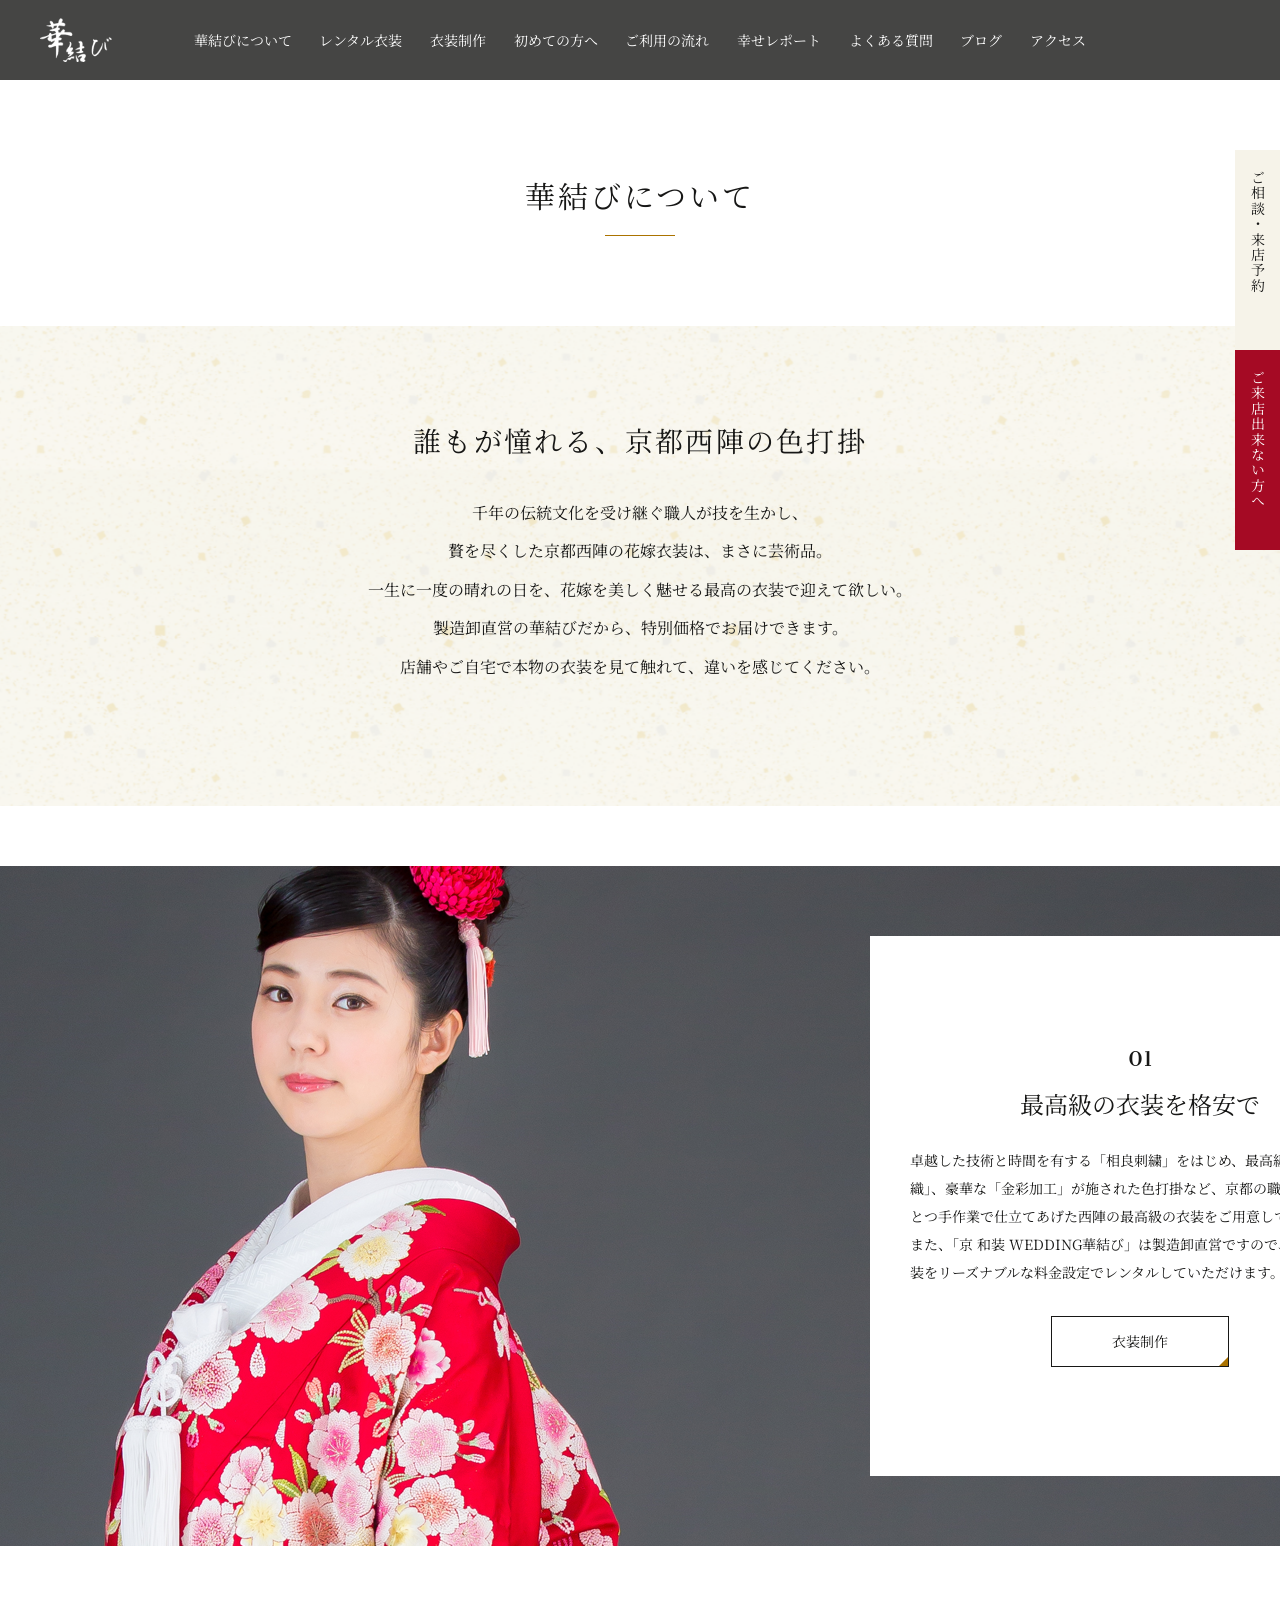
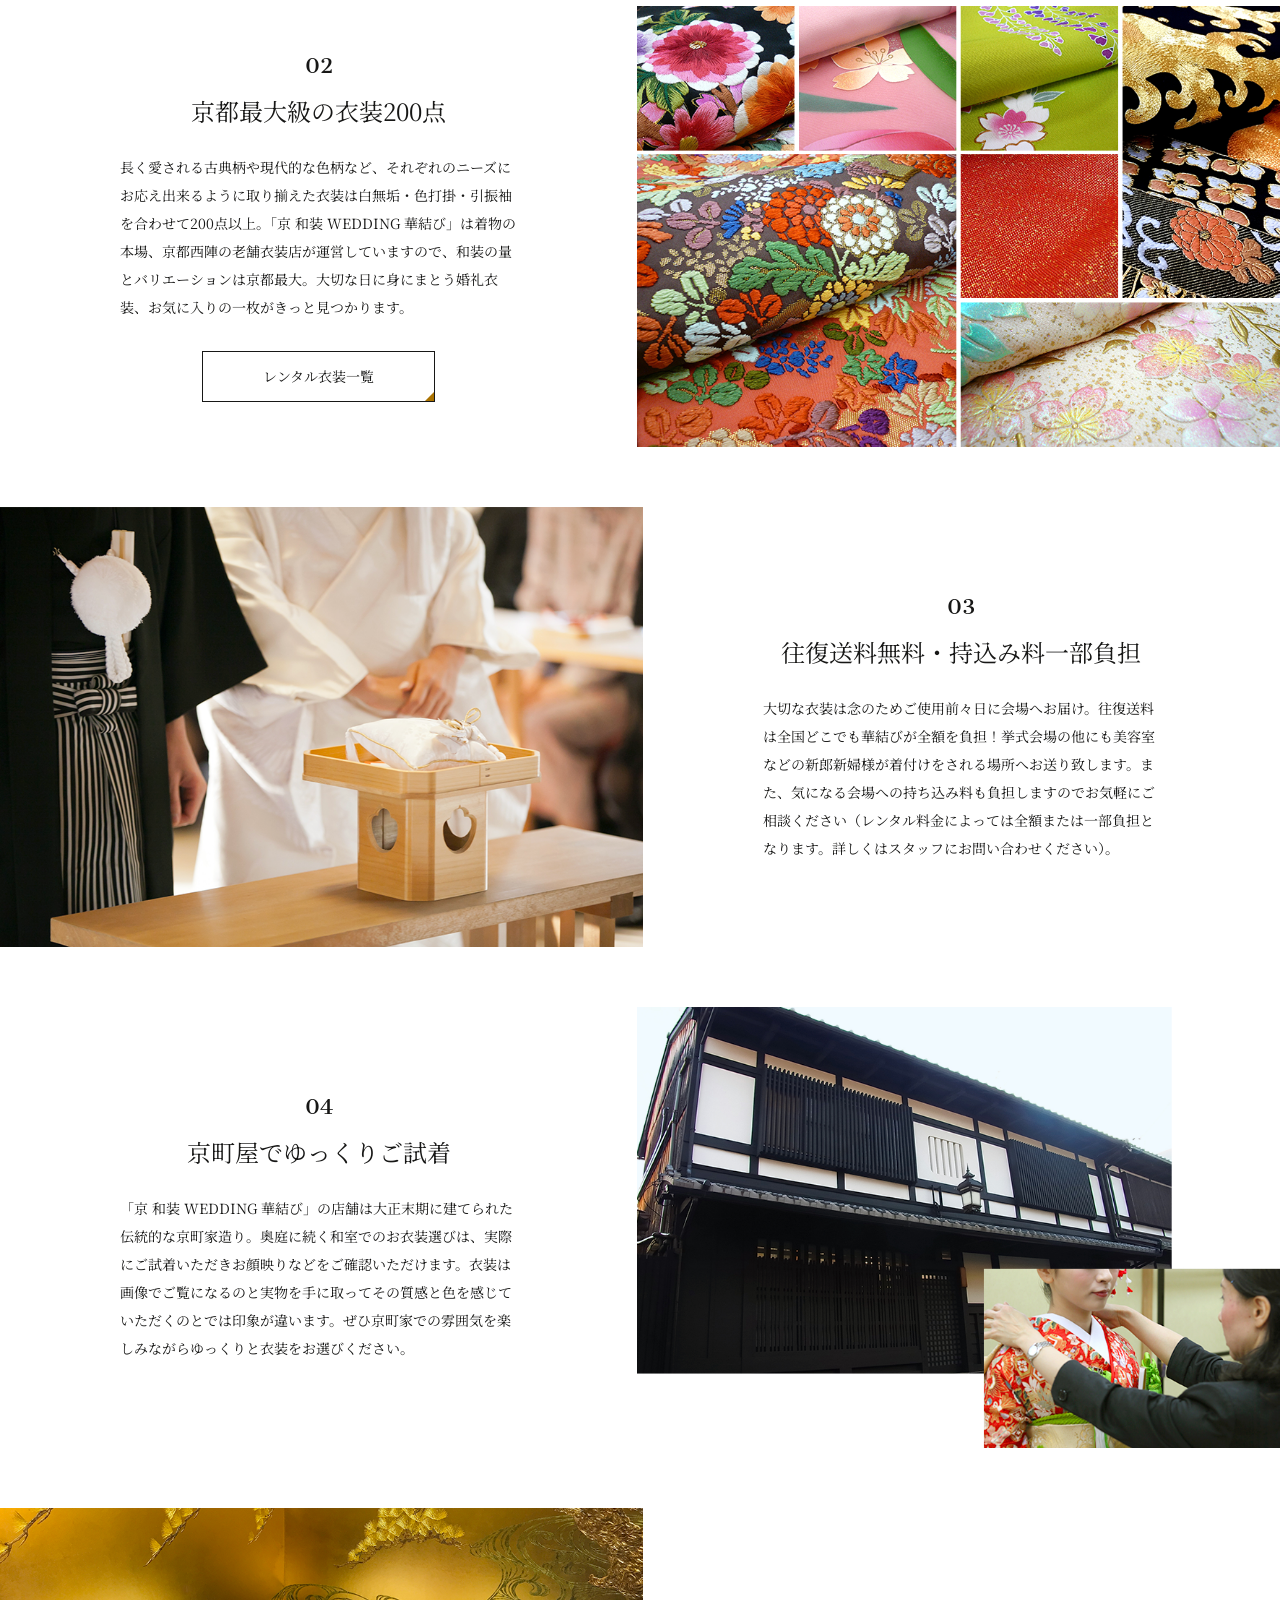
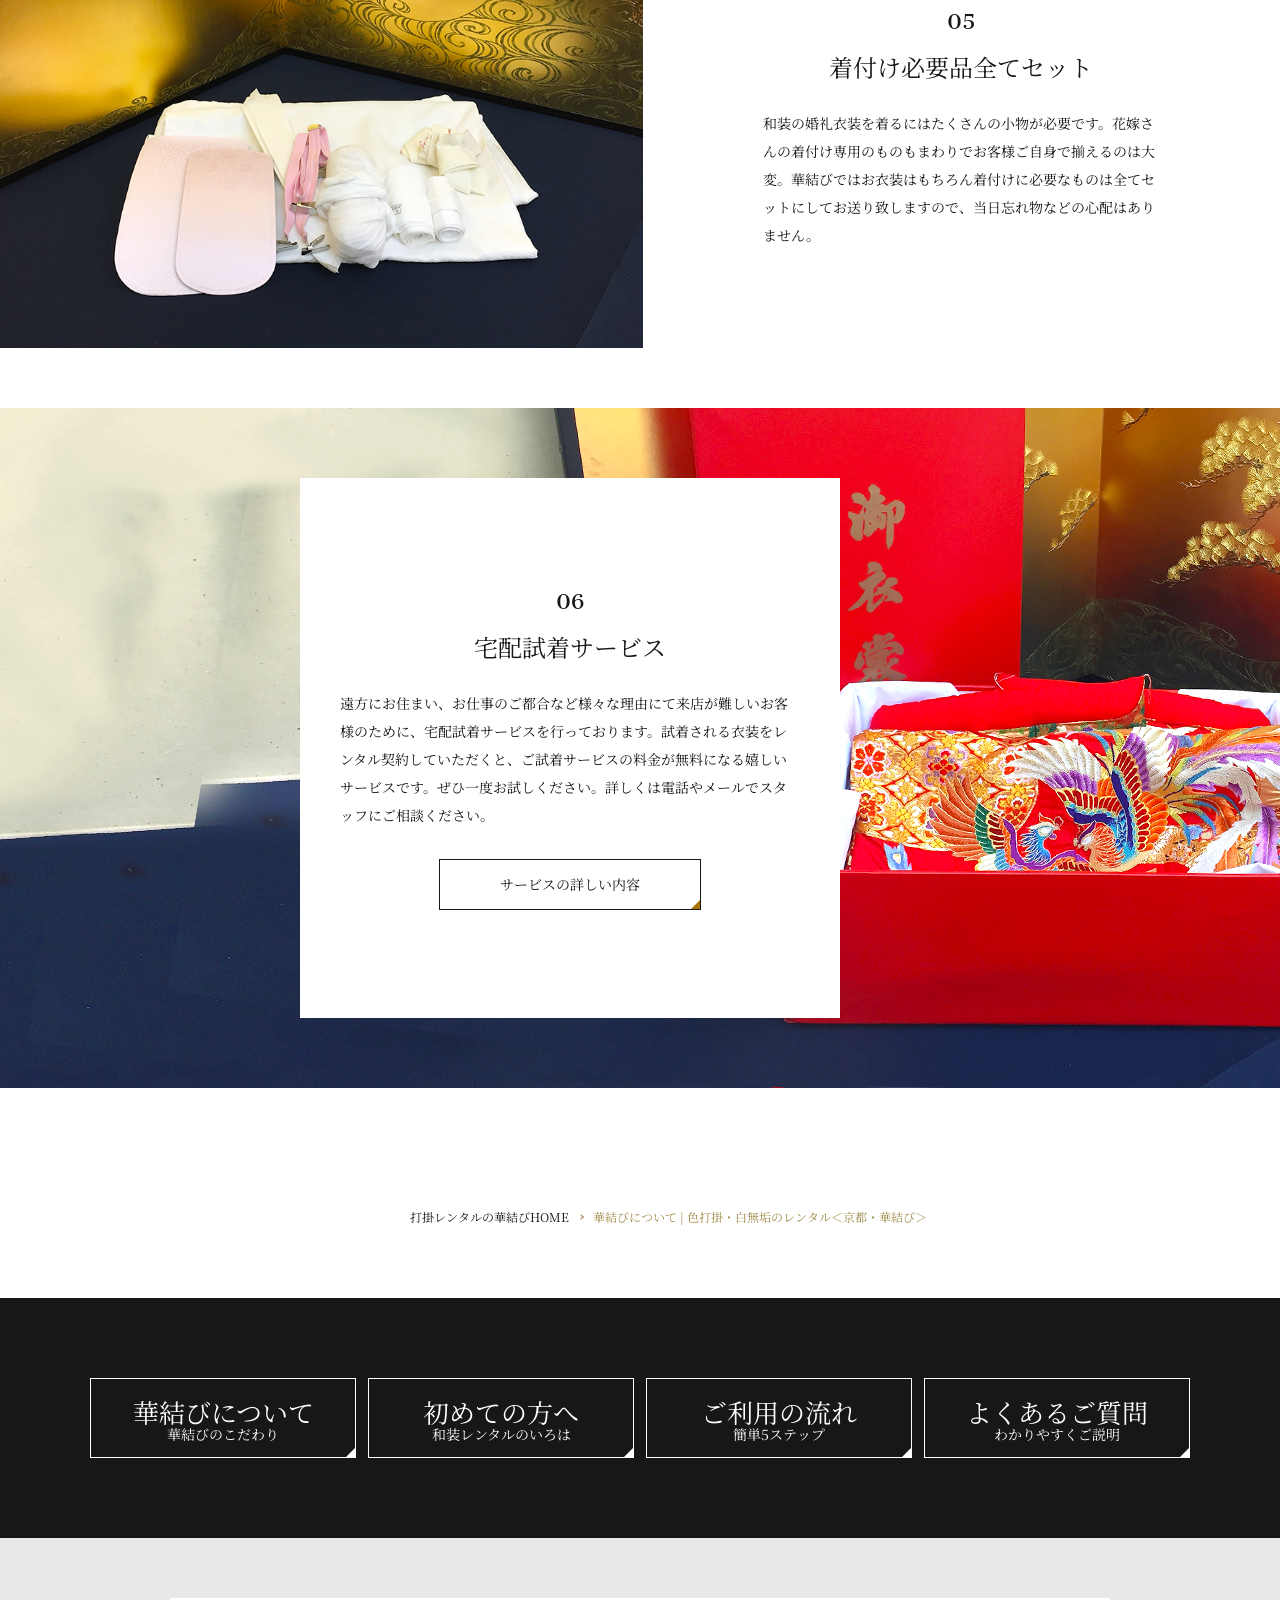
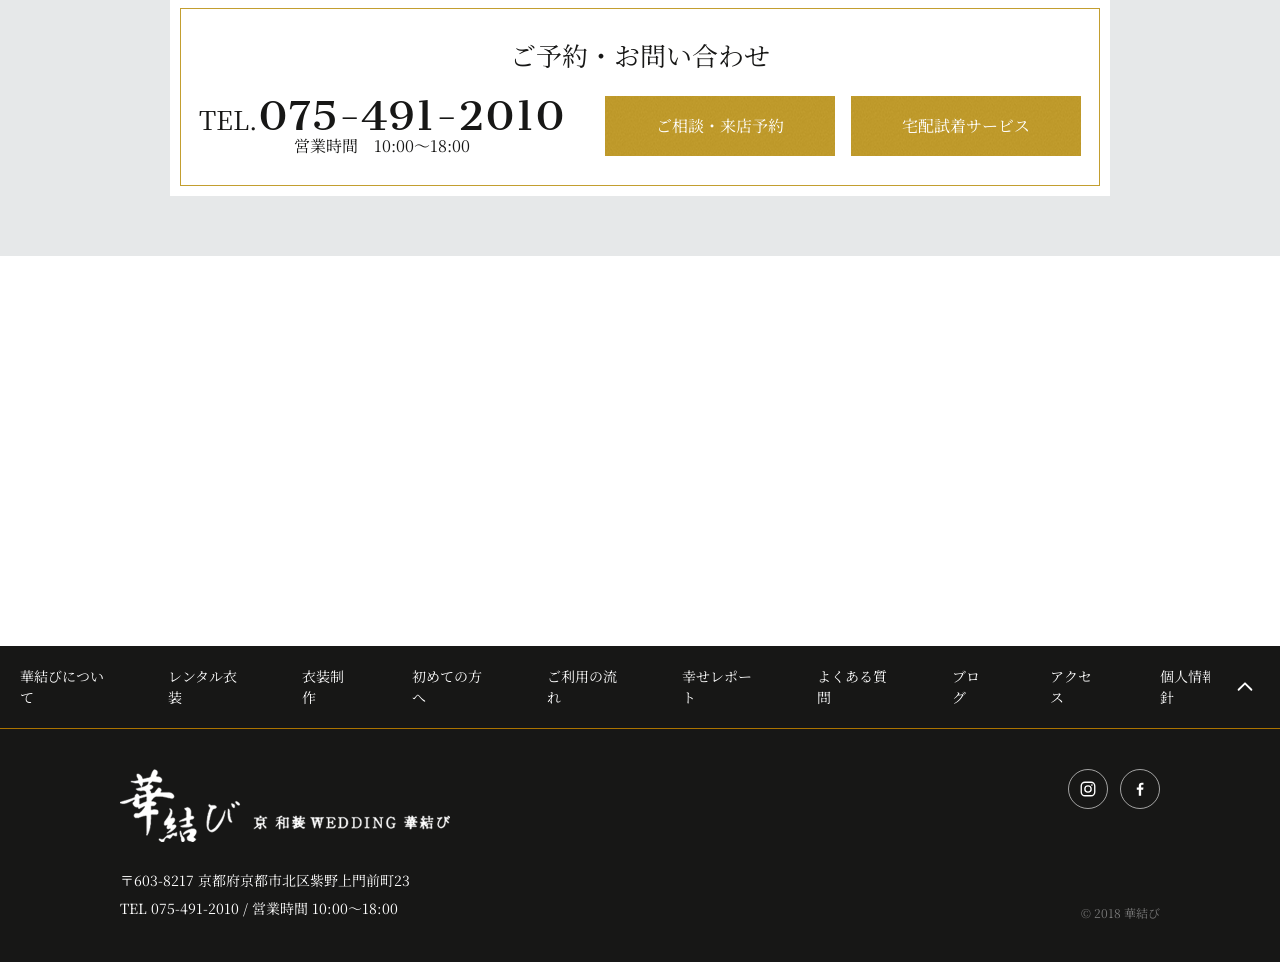
==== commit c72a6baa: "fix: 表記ゆれ「衣装製作」→「衣装制作」統一・privacy箇条書きマーカー調整 Co-Authored-By: Claude Opus 4.8 <noreply@anthropic.com>" ====
--- a/pages/about.html
+++ b/pages/about.html
@@ -30,10 +30,10 @@
           <li class="l-header__item"><a href="production.html">衣装制作</a></li>
           <li class="l-header__item"><a href="first.html">初めての方へ</a></li>
           <li class="l-header__item"><a href="flow.html">ご利用の流れ</a></li>
-          <li class="l-header__item"><a href="#">幸せレポート</a></li>
-          <li class="l-header__item"><a href="#">よくある質問</a></li>
-          <li class="l-header__item"><a href="#">ブログ</a></li>
-          <li class="l-header__item"><a href="#">アクセス</a></li>
+          <li class="l-header__item"><a href="report.html">幸せレポート</a></li>
+          <li class="l-header__item"><a href="faq.html">よくある質問</a></li>
+          <li class="l-header__item"><a href="blog.html">ブログ</a></li>
+          <li class="l-header__item"><a href="access.html">アクセス</a></li>
         </ul>
       </nav>
     </div>
@@ -85,7 +85,7 @@
           <p class="p-about-card__num">01</p>
           <h2 class="p-about-card__title">最高級の衣装を格安で</h2>
           <p class="p-about-card__text">卓越した技術と時間を有する「相良刺繍」をはじめ、最高級織物の「唐織」、豪華な「金彩加工」が施された色打掛など、京都の職人がひとつひとつ手作業で仕立てあげた西陣の最高級の衣装をご用意しております。また、「京 和装 WEDDING華結び」は製造卸直営ですので、高品質の衣装をリーズナブルな料金設定でレンタルしていただけます。</p>
-          <a class="p-about-card__btn" href="production.html">衣装製作</a>
+          <a class="p-about-card__btn" href="production.html">衣装制作</a>
         </div>
       </div>
     </section>
@@ -190,7 +190,7 @@
           </a>
         </li>
         <li class="p-btn-field__item">
-          <a class="p-btn-field__btn" href="#">
+          <a class="p-btn-field__btn" href="faq.html">
             <span class="p-btn-field__title">よくあるご質問</span>
             <span class="p-btn-field__sub">わかりやすくご説明</span>
           </a>
@@ -240,14 +240,14 @@
       <ul class="l-footer__list">
         <li class="l-footer__item"><a href="about.html">華結びについて</a></li>
         <li class="l-footer__item"><a href="rental.html">レンタル衣装</a></li>
-        <li class="l-footer__item"><a href="production.html">衣装製作</a></li>
+        <li class="l-footer__item"><a href="production.html">衣装制作</a></li>
         <li class="l-footer__item"><a href="first.html">初めての方へ</a></li>
         <li class="l-footer__item"><a href="flow.html">ご利用の流れ</a></li>
-        <li class="l-footer__item"><a href="#">幸せレポート</a></li>
-        <li class="l-footer__item"><a href="#">よくある質問</a></li>
-        <li class="l-footer__item"><a href="#">ブログ</a></li>
-        <li class="l-footer__item"><a href="#">アクセス</a></li>
-        <li class="l-footer__item"><a href="#">個人情報保護方針</a></li>
+        <li class="l-footer__item"><a href="report.html">幸せレポート</a></li>
+        <li class="l-footer__item"><a href="faq.html">よくある質問</a></li>
+        <li class="l-footer__item"><a href="blog.html">ブログ</a></li>
+        <li class="l-footer__item"><a href="access.html">アクセス</a></li>
+        <li class="l-footer__item"><a href="privacy.html">個人情報保護方針</a></li>
       </ul>
     </nav>
 
--- a/css/style.css
+++ b/css/style.css
@@ -1422,6 +1422,130 @@
   background-color: #a83627;
 }
 
+.faq-page {
+  background-color: #f1f4f7;
+}
+
+.p-faq-nav {
+  padding-block: 8rem;
+}
+.p-faq-nav__list {
+  display: grid;
+  grid-template-columns: repeat(3, 30rem);
+  justify-content: center;
+  gap: 4rem;
+}
+.p-faq-nav__btn {
+  position: relative;
+  display: flex;
+  justify-content: center;
+  align-items: center;
+  width: 30rem;
+  min-height: 6rem;
+  background-color: #ffffff;
+  border: 1px solid #171716;
+  font-size: 1.6rem;
+  line-height: 1.8rem;
+}
+.p-faq-nav__btn::after {
+  content: "";
+  position: absolute;
+  top: 50%;
+  right: 2rem;
+  width: 0.7rem;
+  height: 0.7rem;
+  border-bottom: 1px solid #171716;
+  border-right: 1px solid #171716;
+  transform: translateY(-70%) rotate(45deg);
+}
+
+.p-faq {
+  margin-top: 8rem;
+  scroll-margin-top: 10rem;
+}
+.p-faq__inner {
+  width: 110rem;
+  margin-inline: auto;
+  border-top: 1px solid #171716;
+}
+.p-faq__title {
+  margin-block: 8rem;
+  font-family: "Noto Serif JP", serif;
+  font-weight: 400;
+  font-size: 3.6rem;
+  line-height: 3.6rem;
+  text-align: center;
+}
+.p-faq__item {
+  background-color: #ffffff;
+}
+.p-faq__item + .p-faq__item {
+  margin-top: 0.2rem;
+}
+.p-faq__q {
+  position: relative;
+  display: flex;
+  align-items: center;
+  gap: 1.6rem;
+  width: 100%;
+  padding: 2rem 6rem 2rem 3rem;
+  background-color: transparent;
+  border: 0;
+  text-align: left;
+  cursor: pointer;
+}
+.p-faq__q-mark {
+  font-family: "Cantata One", serif;
+  font-weight: 400;
+  font-size: 2.5rem;
+  line-height: 2.5rem;
+}
+.p-faq__q-text {
+  font-size: 2rem;
+  line-height: 1.6;
+}
+.p-faq__q::before, .p-faq__q::after {
+  content: "";
+  position: absolute;
+  top: 50%;
+  right: 3rem;
+  width: 1.6rem;
+  height: 0.2rem;
+  background-color: #000;
+  transform: translateY(-50%);
+}
+.p-faq__q::after {
+  transform: translateY(-50%) rotate(90deg);
+  transition: transform 0.3s ease;
+}
+.p-faq__item.is-open .p-faq__q::after {
+  transform: translateY(-50%) rotate(180deg);
+}
+.p-faq__a {
+  display: grid;
+  grid-template-rows: 0fr;
+  transition: grid-template-rows 0.3s ease;
+}
+.p-faq__item.is-open .p-faq__a {
+  grid-template-rows: 1fr;
+}
+.p-faq__a-inner {
+  overflow: hidden;
+}
+.p-faq__a-text {
+  padding: 0 6rem 2rem 3rem;
+  font-size: 1.6rem;
+  line-height: 3rem;
+}
+.p-faq__a-link {
+  color: #ab7300;
+  text-decoration: underline;
+  text-underline-offset: 0.3rem;
+}
+.p-faq__a-link:hover {
+  text-decoration: none;
+}
+
 .p-belief {
   padding: 10rem 0;
   text-align: center;
@@ -1637,6 +1761,169 @@
   text-align: center;
 }
 
+.p-report-mv {
+  position: relative;
+}
+.p-report-mv__bg img {
+  display: block;
+  width: 100%;
+  height: auto;
+}
+.p-report-mv__title {
+  position: absolute;
+  top: 68%;
+  left: 54.69%;
+  z-index: 1;
+  width: 23.96%;
+}
+.p-report-mv__title img {
+  display: block;
+  width: 100%;
+  height: auto;
+}
+
+.p-report-intro {
+  padding-top: 20rem;
+  padding-bottom: 12rem;
+  background: url("../img/report/bg_pattern02.png") center/cover no-repeat;
+  text-align: center;
+}
+.p-report-intro__text {
+  font-weight: 600;
+  font-size: 2.4rem;
+  line-height: 4.2rem;
+}
+
+.p-report-list {
+  padding-block: 8rem;
+  background-color: #e3e0ce;
+  background-image: url("../img/report/bg_pattern01.png");
+  background-repeat: repeat;
+}
+.p-report-list__item {
+  width: 110rem;
+  max-width: 100%;
+  margin-inline: auto;
+  background-color: #ffffff;
+  border-top: 1px solid #fa666d;
+}
+.p-report-list__item + .p-report-list__item {
+  margin-top: 4rem;
+}
+.p-report-list__inner {
+  padding: 6rem 6.2rem;
+  text-align: center;
+}
+.p-report-list__title {
+  font-size: 2.2rem;
+  line-height: 1.4;
+  color: #a83427;
+}
+.p-report-list__meta {
+  display: flex;
+  justify-content: center;
+  align-items: center;
+  gap: 0;
+  margin-top: 2.4rem;
+}
+.p-report-list__place {
+  margin-right: 1.6rem;
+  font-size: 1.4rem;
+}
+.p-report-list__plan {
+  padding: 0.4rem 1.4rem;
+  font-size: 1.3rem;
+}
+.p-report-list__plan--use {
+  background-color: #171716;
+  color: #ffffff;
+}
+.p-report-list__plan--type {
+  background-color: #e3e0ce;
+  color: #171716;
+}
+.p-report-list__main {
+  margin-top: 4rem;
+}
+.p-report-list__main img {
+  display: block;
+  width: 100%;
+}
+.p-report-list__thumbs {
+  display: grid;
+  grid-template-columns: repeat(4, 1fr);
+  gap: 1.2rem;
+  width: 76rem;
+  max-width: 100%;
+  margin-inline: auto;
+  margin-top: 4rem;
+}
+.p-report-list__thumb img {
+  display: block;
+  width: 100%;
+  height: 26rem;
+  -o-object-fit: cover;
+     object-fit: cover;
+}
+.p-report-list__comments {
+  display: flex;
+  gap: 5.6rem;
+  margin-top: 4rem;
+}
+.p-report-list__comment {
+  width: 46rem;
+  text-align: left;
+}
+.p-report-list__comment-head {
+  padding-bottom: 1.2rem;
+  border-bottom: 1px solid #ab7300;
+}
+.p-report-list__comment-title {
+  font-size: 1.8rem;
+}
+.p-report-list__comment-title::before {
+  content: "◆";
+  margin-right: 1rem;
+  color: #ab7300;
+  font-size: 1.4rem;
+}
+.p-report-list__comment-text {
+  margin-top: 2rem;
+  font-size: 1.4rem;
+  line-height: 2;
+}
+.p-report-list__btn-wrap {
+  margin-top: 3rem;
+  text-align: center;
+}
+.p-report-list__btn {
+  position: relative;
+  display: inline-block;
+  width: 30rem;
+  max-width: 100%;
+  padding: 1.6rem 0;
+  border: 1px solid #171716;
+  font-size: 1.4rem;
+}
+.p-report-list__btn::after {
+  content: "";
+  position: absolute;
+  right: 0;
+  bottom: 0;
+  border-style: solid;
+  border-width: 0 0 0.9rem 0.9rem;
+  border-color: transparent transparent #ab7300 transparent;
+}
+
+.p-report-list + .l-breadcrumb {
+  max-width: none;
+  margin-block: 0;
+  padding-bottom: 6rem;
+  background-color: #e3e0ce;
+  background-image: url("../img/report/bg_pattern01.png");
+  background-repeat: repeat;
+}
+
 .p-report {
   position: relative;
   padding: 10rem 0;
@@ -1744,6 +2031,10 @@
   border-color: transparent transparent #c39e2f transparent;
 }
 
+.blog-page {
+  background-color: #f1f4f7;
+}
+
 .p-blog {
   padding: 8rem 0;
   background-image: url("../img/top/bg_blog_wrap02.jpg");
@@ -1817,6 +2108,149 @@
 .p-blog__fb-text {
   font-size: 1.6rem;
   line-height: 1.8;
+}
+
+.p-blog-list {
+  padding-block: 8rem;
+}
+.p-blog-list__inner {
+  display: flex;
+  justify-content: space-between;
+  width: 110rem;
+  margin: 0 auto;
+}
+.p-blog-list__main {
+  flex-shrink: 0;
+}
+.p-blog-list__cards {
+  display: grid;
+  grid-template-columns: repeat(2, 38.5rem);
+  -moz-column-gap: 3rem;
+       column-gap: 3rem;
+  row-gap: 4rem;
+}
+
+.p-blog-card {
+  width: 38.5rem;
+}
+.p-blog-card__link {
+  display: block;
+}
+.p-blog-card__thumb {
+  overflow: hidden;
+  height: 25rem;
+  background-color: #f1f4f7;
+}
+.p-blog-card__img {
+  width: 100%;
+  height: 100%;
+  -o-object-fit: cover;
+     object-fit: cover;
+}
+.p-blog-card__body {
+  height: 13.8rem;
+  padding: 3rem 3rem 0;
+  background-color: #ffffff;
+}
+.p-blog-card__meta {
+  font-size: 1.4rem;
+  line-height: 1.8rem;
+}
+.p-blog-card__title {
+  margin-top: 1.4rem;
+  font-size: 1.7rem;
+  line-height: 2.2rem;
+}
+
+.p-blog-cat {
+  flex-shrink: 0;
+  align-self: flex-start;
+  width: 25.5rem;
+  background-color: #ffffff;
+}
+.p-blog-cat__head {
+  position: relative;
+  display: flex;
+  align-items: center;
+  justify-content: flex-start;
+  min-height: 5.4rem;
+  padding-inline: 2rem;
+  border-bottom: 1px solid #ab7300;
+}
+.p-blog-cat__title {
+  font-size: 2rem;
+  line-height: 2.6rem;
+}
+.p-blog-cat__mark {
+  color: #ab7300;
+}
+.p-blog-cat__deco {
+  position: absolute;
+  top: 0;
+  right: 0;
+  width: 13rem;
+}
+.p-blog-cat__item {
+  border-bottom: 1px solid #e3e3e3;
+}
+.p-blog-cat__link {
+  display: flex;
+  align-items: center;
+  justify-content: space-between;
+  min-height: 5.3rem;
+  padding-inline: 2rem;
+  font-size: 1.3rem;
+  line-height: 1.7rem;
+}
+.p-blog-cat__link::after {
+  content: "";
+  flex-shrink: 0;
+  width: 0.5rem;
+  height: 0.5rem;
+  border-top: 1px solid #797979;
+  border-right: 1px solid #797979;
+  transform: rotate(45deg);
+}
+
+.p-blog-pager {
+  width: 110rem;
+  margin: 0 auto;
+  padding-bottom: 8rem;
+}
+.p-blog-pager__list {
+  display: flex;
+  justify-content: center;
+  align-items: center;
+  gap: 1rem;
+  width: 80rem;
+}
+.p-blog-pager__link {
+  display: flex;
+  justify-content: center;
+  align-items: center;
+  width: 4.6rem;
+  height: 4.6rem;
+  border: 1px solid #171716;
+  font-size: 1.6rem;
+  line-height: 1;
+  transition: color 0.2s, background-color 0.2s, border-color 0.2s;
+}
+.p-blog-pager__link:hover {
+  color: #ffffff;
+  background-color: #a50a24;
+  border-color: #a50a24;
+}
+.p-blog-pager__link.is-current {
+  color: #ffffff;
+  background-color: #a50a24;
+  border-color: #a50a24;
+}
+.p-blog-pager__link--last {
+  border: none;
+}
+.p-blog-pager__link--last:hover {
+  color: #a50a24;
+  background-color: transparent;
 }
 
 .p-cta {
@@ -1847,4 +2281,232 @@
   width: 100%;
   height: 39rem;
   border: 0;
+}
+
+.access-page .p-page-title {
+  background-color: #f1f4f7;
+}
+
+.p-access-intro {
+  padding-block: 8rem;
+  text-align: center;
+}
+.p-access-intro__title {
+  font-size: 3rem;
+  line-height: 4.2rem;
+}
+.p-access-intro__lead {
+  margin-top: 3rem;
+  font-size: 1.7rem;
+  line-height: 3.2rem;
+}
+
+.p-access-shop__img {
+  display: block;
+  width: 100%;
+}
+
+.p-access-info {
+  width: 110rem;
+  max-width: 100%;
+  margin-inline: auto;
+  margin-block: 8rem;
+}
+.p-access-info__body {
+  display: flex;
+  justify-content: space-between;
+  align-items: flex-start;
+}
+.p-access-info__title {
+  display: flex;
+  align-items: center;
+  margin-bottom: 3rem;
+  font-size: 2.4rem;
+  line-height: 1.4;
+}
+.p-access-info__title::before {
+  content: "";
+  width: 1.2rem;
+  height: 1.2rem;
+  margin-right: 1.2rem;
+  background-color: #ab7300;
+  transform: rotate(45deg);
+}
+.p-access-info__left {
+  width: 61rem;
+}
+.p-access-info__table {
+  width: 100%;
+  border-collapse: collapse;
+  border-top: 1px solid #171716;
+}
+.p-access-info__table th,
+.p-access-info__table td {
+  padding: 2rem;
+  border-bottom: 1px solid #171716;
+  font-weight: 400;
+  text-align: left;
+  vertical-align: middle;
+}
+.p-access-info__table th {
+  width: 12rem;
+  background-color: #f7f8fa;
+}
+.p-access-info__notes {
+  margin-top: 2rem;
+  padding-left: 2rem;
+  list-style: disc;
+}
+.p-access-info__notes li {
+  font-size: 1.3rem;
+  line-height: 2.4rem;
+}
+.p-access-info__notes li + li {
+  margin-top: 0.6rem;
+}
+.p-access-info__map-img {
+  display: block;
+  width: 44rem;
+}
+.p-access-info__gmap {
+  display: block;
+  width: 100%;
+  height: 45rem;
+  margin-top: 4rem;
+  border: 0;
+}
+
+.p-access-route {
+  width: 110rem;
+  max-width: 100%;
+  margin-inline: auto;
+  margin-block: 8rem;
+}
+.p-access-route__title {
+  display: flex;
+  align-items: center;
+  justify-content: center;
+  padding-bottom: 3rem;
+  border-bottom: 1px solid #000000;
+  font-size: 2.4rem;
+  line-height: 1.4;
+}
+.p-access-route__icon {
+  width: auto;
+  height: 3rem;
+  margin-right: 1.6rem;
+}
+.p-access-route__block {
+  margin-top: 5rem;
+}
+.p-access-route__block + .p-access-route__block {
+  padding-top: 5rem;
+  border-top: 1px solid #000000;
+}
+.p-access-route__station {
+  display: flex;
+  align-items: center;
+  font-size: 2rem;
+  line-height: 1.4;
+}
+.p-access-route__station::before {
+  content: "";
+  width: 1.2rem;
+  height: 1.2rem;
+  margin-right: 1.2rem;
+  background-color: #ab7300;
+  transform: rotate(45deg);
+}
+.p-access-route__label {
+  margin-top: 2rem;
+  font-size: 1.4rem;
+  line-height: 1.6;
+}
+.p-access-route__text {
+  margin-top: 0.8rem;
+  font-size: 1.4rem;
+  line-height: 2.6rem;
+}
+
+.p-access-car {
+  width: 110rem;
+  max-width: 100%;
+  margin-inline: auto;
+  margin-block: 8rem;
+}
+.p-access-car__title {
+  display: flex;
+  align-items: center;
+  justify-content: center;
+  padding-bottom: 3rem;
+  border-bottom: 1px solid #000000;
+  font-size: 2.4rem;
+  line-height: 1.4;
+}
+.p-access-car__icon {
+  width: auto;
+  height: 3rem;
+  margin-right: 1.6rem;
+}
+.p-access-car__lead {
+  margin-top: 3rem;
+  font-size: 1.4rem;
+  line-height: 1.6;
+}
+.p-access-car__sv {
+  display: block;
+  width: 100%;
+  height: 60rem;
+  margin-top: 3rem;
+  border: 0;
+}
+
+.privacy-page {
+  background-color: #f1f4f7;
+}
+
+.p-privacy {
+  margin-top: 10rem;
+}
+.p-privacy__inner {
+  width: 110rem;
+  margin-inline: auto;
+}
+.p-privacy__lead, .p-privacy__text {
+  font-size: 1.6rem;
+  line-height: 3.2rem;
+}
+
+.p-privacy-list {
+  width: 110rem;
+  margin-inline: auto;
+  margin-top: 8rem;
+  padding-inline: 4.5rem;
+  background-color: #ffffff;
+}
+.p-privacy-list__item {
+  padding-block: 4rem;
+}
+.p-privacy-list__item + .p-privacy-list__item {
+  border-top: 1px solid #e3e0ce;
+}
+.p-privacy-list__title {
+  margin-bottom: 2rem;
+  font-size: 2.4rem;
+  line-height: 3rem;
+}
+.p-privacy-list__text {
+  font-size: 1.6rem;
+  line-height: 3.2rem;
+}
+.p-privacy-list__bullets {
+  font-size: 1.6rem;
+  line-height: 3.2rem;
+}
+.p-privacy-list__bullet {
+  padding-left: 1.6rem;
+  text-indent: -1.6rem;
+}
+.p-privacy-list__bullet::before {
+  content: "・";
 }/*# sourceMappingURL=style.css.map */
